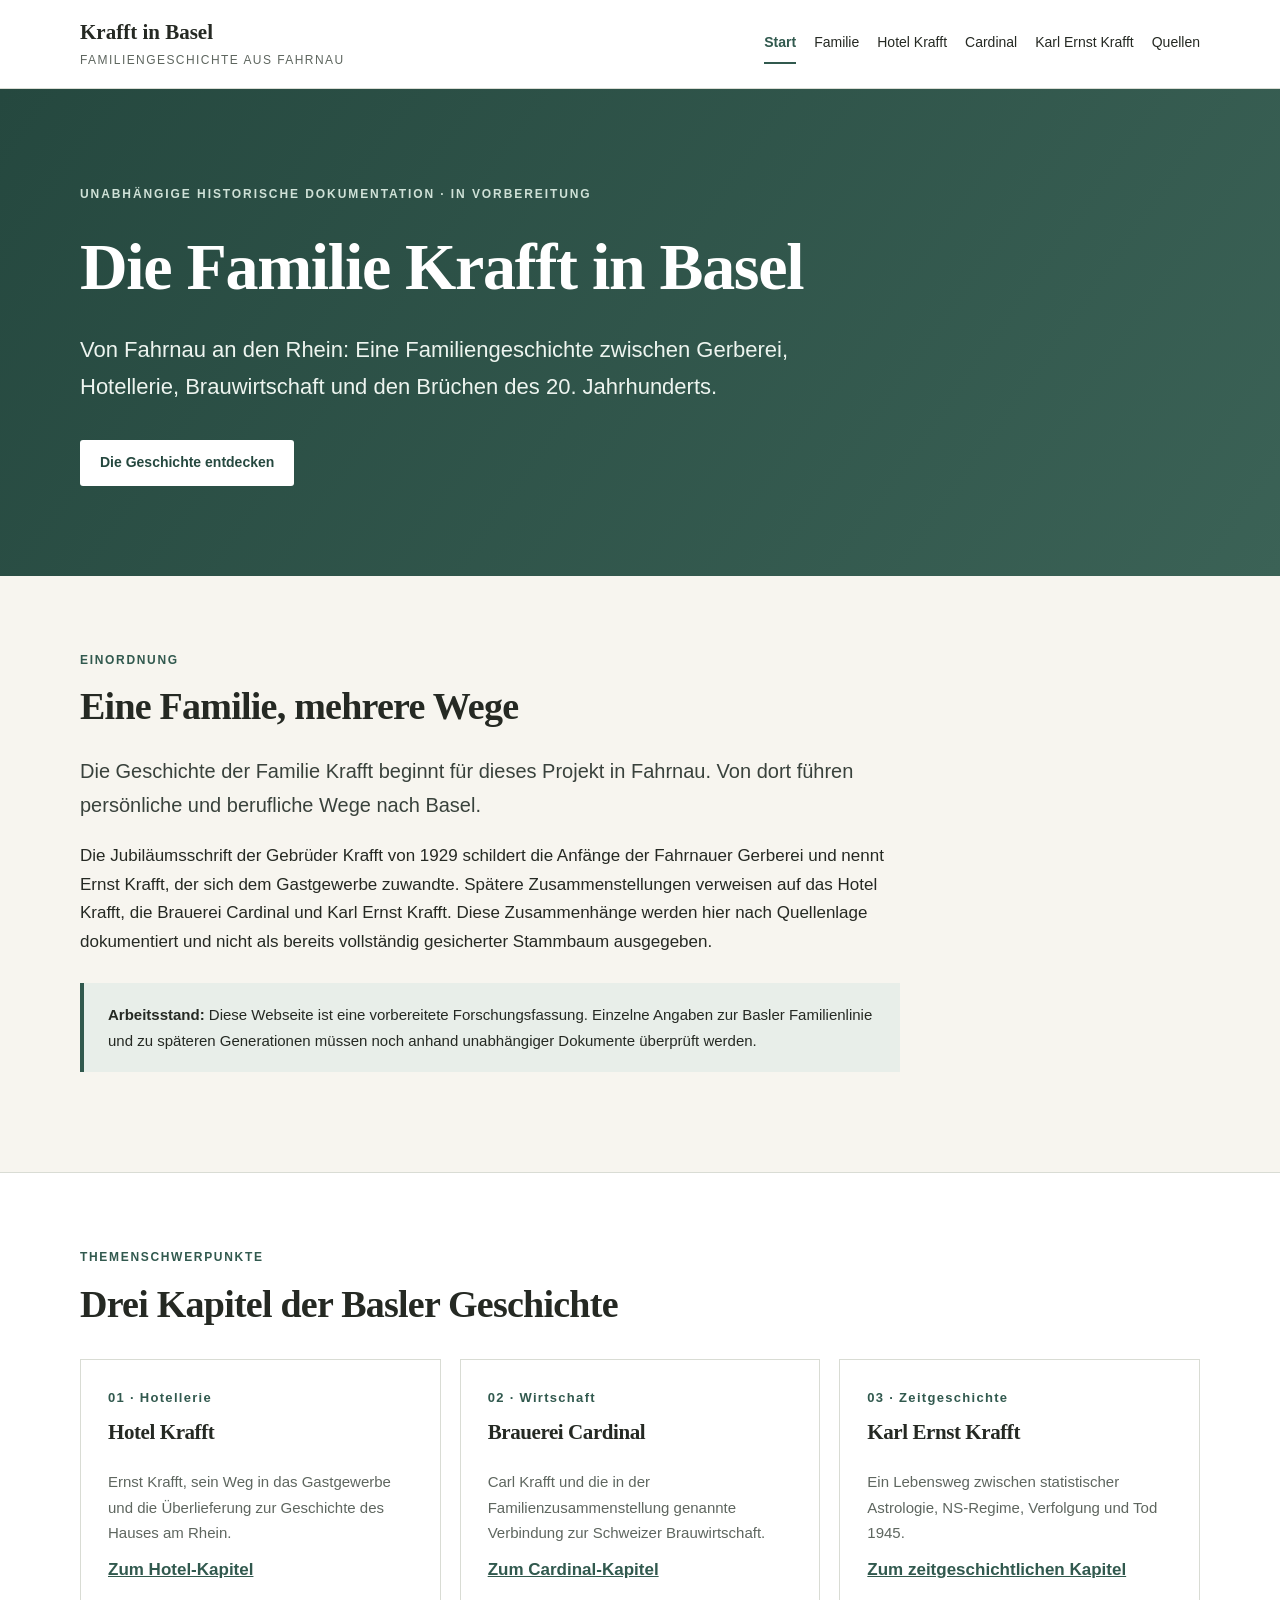
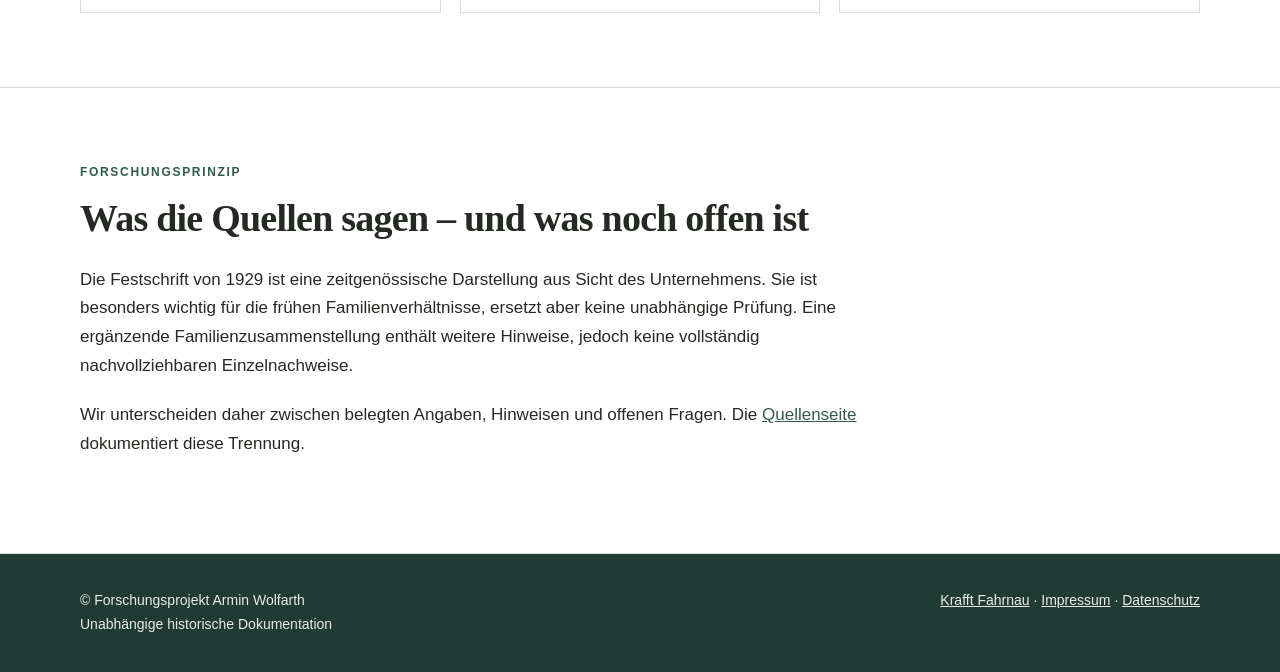
==== index.html @ b4200df6 "Update Google site verification meta tag Updated the Google site verification meta tag in index.html" ====
<!DOCTYPE html>
<link rel="canonical" href="https://armin-historik.github.io/krafft-in-basel/">
<html lang="de-CH"><head><meta charset="utf-8"/><meta content="width=device-width,initial-scale=1" name="viewport"/><meta name="google-site-verification" content="zlRBgQFps5m0PwlhTDcf2eMCraI67N3e2OLOCPX6SGU" /><google-site-verification: google371ef304bf35b0b7.html/"><title>Die Familie Krafft in Basel | Krafft in Basel</title><meta content="Die Familie Krafft aus Fahrnau: Hotel Krafft, Brauerei Cardinal und Karl Ernst Krafft in der NS-Zeit." name="description"/><link href="style.css" rel="stylesheet"/></head><body><a class="small" href="#inhalt" onblur="this.style.left='-9999px'" onfocus="this.style.left='10px'" style="position:absolute;left:-9999px">Zum Inhalt springen</a><header class="site-header"><div class="wrap top"><a class="brand" href="index.html">Krafft in Basel<span>Familiengeschichte aus Fahrnau</span></a><nav aria-label="Hauptnavigation" class="nav"><a aria-current="page" href="index.html">Start</a><a href="familie.html">Familie</a><a href="hotel-krafft.html">Hotel Krafft</a><a href="cardinal.html">Cardinal</a><a href="karl-ernst-krafft.html">Karl Ernst Krafft</a><a href="quellen.html">Quellen</a></nav></div></header><main id="inhalt"><section class="hero"><div class="wrap"><div class="eyebrow">Unabhängige historische Dokumentation · In Vorbereitung</div><h1>Die Familie Krafft in Basel</h1><p>Von Fahrnau an den Rhein: Eine Familiengeschichte zwischen Gerberei, Hotellerie, Brauwirtschaft und den Brüchen des 20. Jahrhunderts.</p><a class="button" href="#themen">Die Geschichte entdecken</a></div></section><section class="section"><div class="wrap"><div class="kicker">Einordnung</div><h2>Eine Familie, mehrere Wege</h2><div class="prose"><p class="lead">Die Geschichte der Familie Krafft beginnt für dieses Projekt in Fahrnau. Von dort führen persönliche und berufliche Wege nach Basel.</p><p>Die Jubiläumsschrift der Gebrüder Krafft von 1929 schildert die Anfänge der Fahrnauer Gerberei und nennt Ernst Krafft, der sich dem Gastgewerbe zuwandte. Spätere Zusammenstellungen verweisen auf das Hotel Krafft, die Brauerei Cardinal und Karl Ernst Krafft. Diese Zusammenhänge werden hier nach Quellenlage dokumentiert und nicht als bereits vollständig gesicherter Stammbaum ausgegeben.</p><div class="notice"><strong>Arbeitsstand:</strong> Diese Webseite ist eine vorbereitete Forschungsfassung. Einzelne Angaben zur Basler Familienlinie und zu späteren Generationen müssen noch anhand unabhängiger Dokumente überprüft werden.</div></div></div></section><section class="section alt" id="themen"><div class="wrap"><div class="kicker">Themenschwerpunkte</div><h2>Drei Kapitel der Basler Geschichte</h2><div class="grid"><article class="card"><div class="year">01 · Hotellerie</div><h3>Hotel Krafft</h3><p>Ernst Krafft, sein Weg in das Gastgewerbe und die Überlieferung zur Geschichte des Hauses am Rhein.</p><a href="hotel-krafft.html">Zum Hotel-Kapitel</a></article><article class="card"><div class="year">02 · Wirtschaft</div><h3>Brauerei Cardinal</h3><p>Carl Krafft und die in der Familienzusammenstellung genannte Verbindung zur Schweizer Brauwirtschaft.</p><a href="cardinal.html">Zum Cardinal-Kapitel</a></article><article class="card"><div class="year">03 · Zeitgeschichte</div><h3>Karl Ernst Krafft</h3><p>Ein Lebensweg zwischen statistischer Astrologie, NS-Regime, Verfolgung und Tod 1945.</p><a href="karl-ernst-krafft.html">Zum zeitgeschichtlichen Kapitel</a></article></div></div></section><section class="section alt"><div class="wrap"><div class="kicker">Forschungsprinzip</div><h2>Was die Quellen sagen – und was noch offen ist</h2><div class="prose"><p>Die Festschrift von 1929 ist eine zeitgenössische Darstellung aus Sicht des Unternehmens. Sie ist besonders wichtig für die frühen Familienverhältnisse, ersetzt aber keine unabhängige Prüfung. Eine ergänzende Familienzusammenstellung enthält weitere Hinweise, jedoch keine vollständig nachvollziehbaren Einzelnachweise.</p><p>Wir unterscheiden daher zwischen belegten Angaben, Hinweisen und offenen Fragen. Die <a href="quellen.html">Quellenseite</a> dokumentiert diese Trennung.</p></div></div></section></main><footer class="site-footer"><div class="wrap"><p>© Forschungsprojekt Armin Wolfarth<br/>Unabhängige historische Dokumentation</p><p><a href="https://krafft-fahrnau.de/">Krafft Fahrnau</a> · <a href="impressum.html">Impressum</a> · <a href="datenschutz.html">Datenschutz</a></p></div></footer></body></html>
---- style.css ----
:root{--bg:#f7f5ef;--ink:#252923;--muted:#5e665f;--line:#d9dcd4;--accent:#31594e;--soft:#e8eee9;--white:#fff;--max:1120px}*{box-sizing:border-box}html{scroll-behavior:smooth}body{margin:0;background:var(--bg);color:var(--ink);font:17px/1.7 Arial,Helvetica,sans-serif}a{color:var(--accent)}a:hover{text-decoration-thickness:2px}a:focus-visible{outline:3px solid #9b7848;outline-offset:4px}.wrap{width:min(var(--max),calc(100% - 44px));margin:auto}.site-header{background:#fff;border-bottom:1px solid var(--line)}.top{display:flex;align-items:center;justify-content:space-between;gap:30px;padding:19px 0}.brand{text-decoration:none;color:var(--ink);font-family:Georgia,serif;font-size:21px;font-weight:bold;line-height:1.3}.brand span{display:block;font:12px/1.5 Arial,sans-serif;letter-spacing:.12em;text-transform:uppercase;color:var(--muted);margin-top:5px}.nav{display:flex;flex-wrap:wrap;gap:8px 18px}.nav a{font-size:14px;text-decoration:none;color:var(--ink);padding:7px 0}.nav a[aria-current=page]{color:var(--accent);border-bottom:2px solid var(--accent);font-weight:700}.hero{background:linear-gradient(125deg,#25483f,#3b6256);color:#fff;padding:95px 0 90px}.hero .wrap{max-width:900px;margin-left:max(calc((100vw - var(--max))/2),22px)}.eyebrow{font-size:12px;font-weight:700;letter-spacing:.16em;text-transform:uppercase;margin-bottom:19px;color:#cfe1d7}h1,h2,h3{font-family:Georgia,serif;line-height:1.3;letter-spacing:-.02em}h1{font-size:clamp(36px,5.3vw,66px);margin:0 0 23px}h2{font-size:clamp(26px,3vw,38px);margin:0 0 22px}h3{font-size:21px;margin:0 0 13px}.hero p{font-size:clamp(18px,2vw,22px);max-width:760px;line-height:1.65;color:#edf4ef}.button{display:inline-block;background:#fff;color:#25483f;padding:11px 20px;text-decoration:none;border-radius:3px;font-weight:700;font-size:14px;margin-top:13px}.section{padding:74px 0;border-bottom:1px solid var(--line)}.section.alt{background:#fff}.kicker{color:var(--accent);font-weight:700;letter-spacing:.14em;text-transform:uppercase;font-size:12px;margin-bottom:12px}.lead{font-size:20px;max-width:850px;color:#39423c}.prose{max-width:820px}.prose p{margin:0 0 20px}.grid{display:grid;grid-template-columns:repeat(3,1fr);gap:19px;margin-top:30px}.card{background:#fff;border:1px solid var(--line);padding:27px;display:flex;flex-direction:column;gap:10px}.card p{margin:0;color:var(--muted);font-size:15px}.card a{margin-top:auto;font-weight:700}.year{font-size:13px;letter-spacing:.1em;font-weight:700;color:var(--accent)}.notice{border-left:4px solid var(--accent);background:var(--soft);padding:19px 24px;margin:26px 0;font-size:15px}.timeline{border-left:2px solid #b5c5b9;margin:28px 0 0 8px;padding:0 0 0 28px}.timeline article{margin:0 0 29px}.timeline h3{margin:4px 0 8px}.timeline p{margin:0}.breadcrumbs{padding:21px 0;font-size:13px;color:var(--muted)}.breadcrumbs a{color:var(--muted)}.page-hero{padding:47px 0 35px;border-bottom:1px solid var(--line)}.page-hero h1{font-size:clamp(34px,4vw,51px)}.page-hero p{font-size:19px;max-width:780px}.source-list li{margin:0 0 18px}.site-footer{background:#203b33;color:#e6eee9;padding:35px 0;font-size:14px}.site-footer .wrap{display:flex;justify-content:space-between;gap:25px;flex-wrap:wrap}.site-footer a{color:#e6eee9}.site-footer p{margin:0}.small{font-size:14px;color:var(--muted)}@media(max-width:800px){.top{display:block}.nav{flex-wrap:nowrap;overflow-x:auto;white-space:nowrap;margin-top:16px;padding-bottom:8px;scrollbar-width:thin}.nav a{flex:none}.grid{grid-template-columns:1fr}.hero{padding:65px 0}.hero .wrap{margin:auto}.section{padding:52px 0}}@media(prefers-reduced-motion:reduce){html{scroll-behavior:auto}}
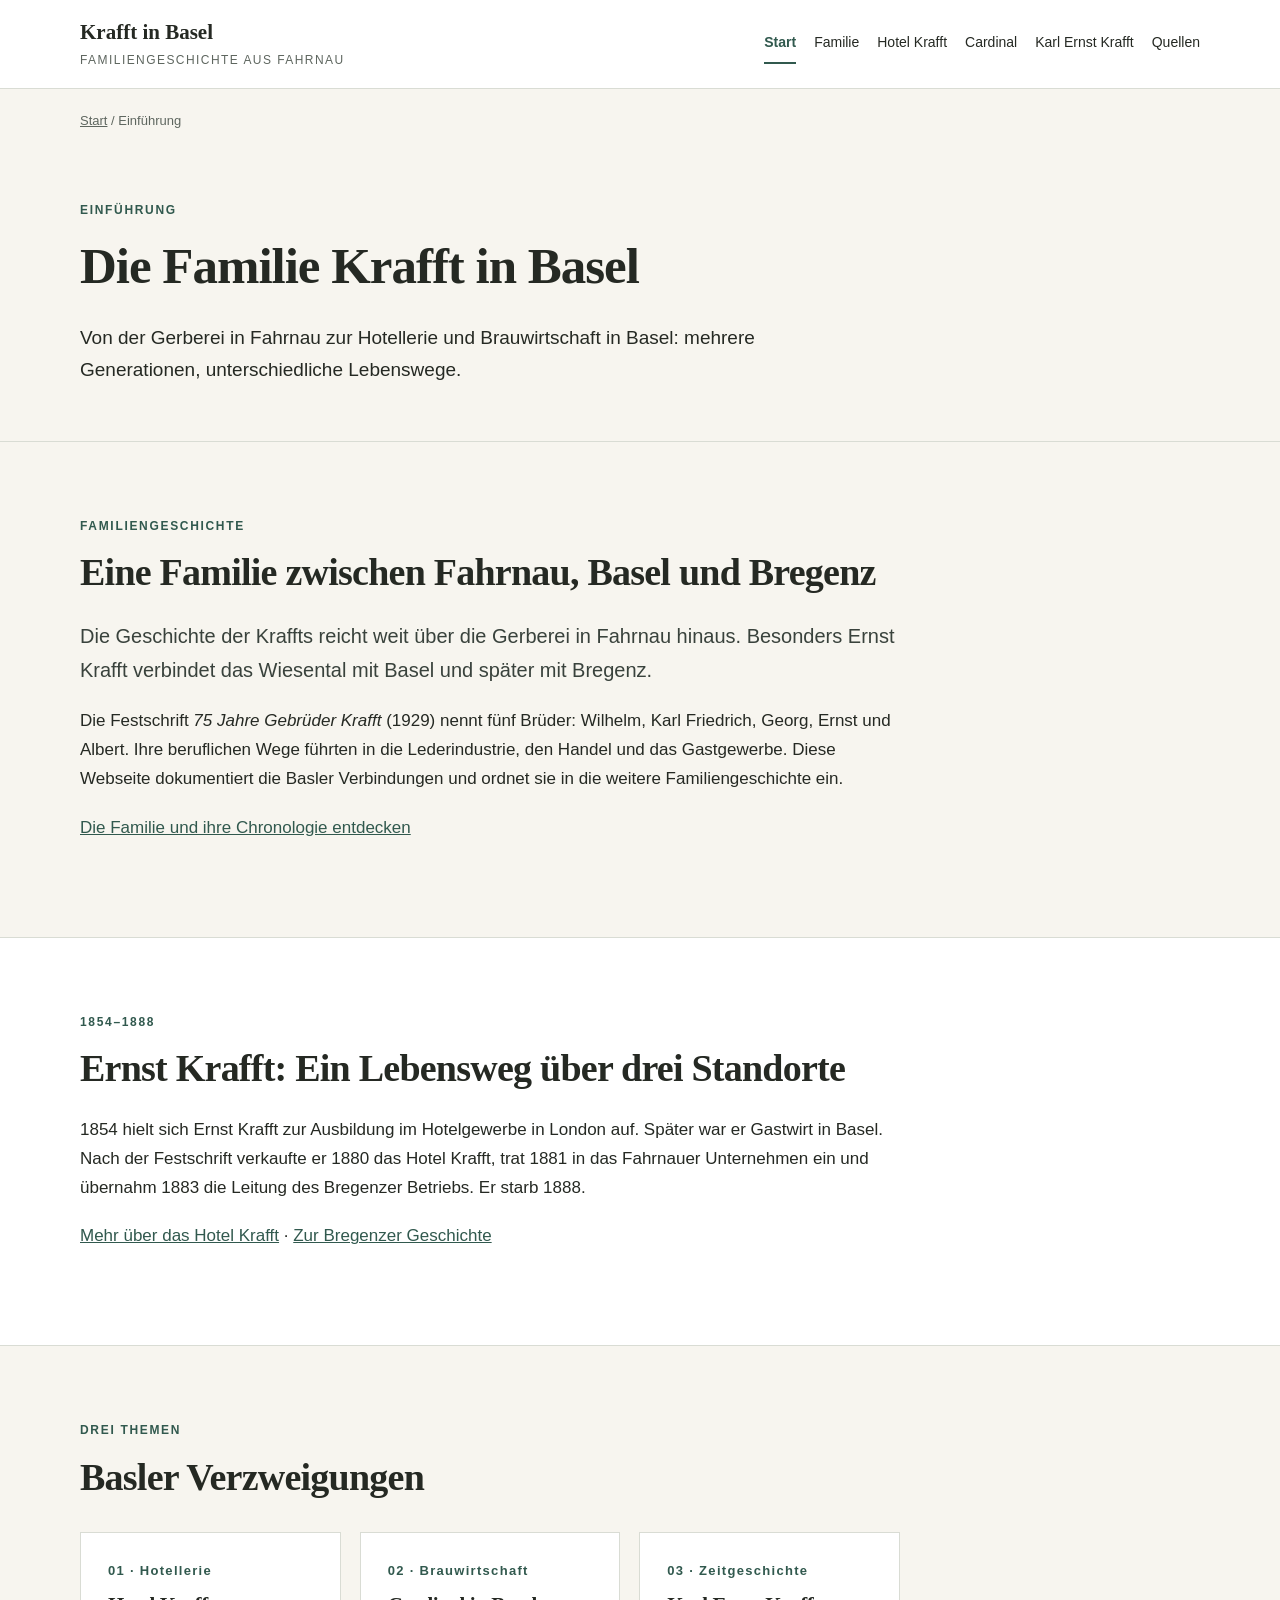
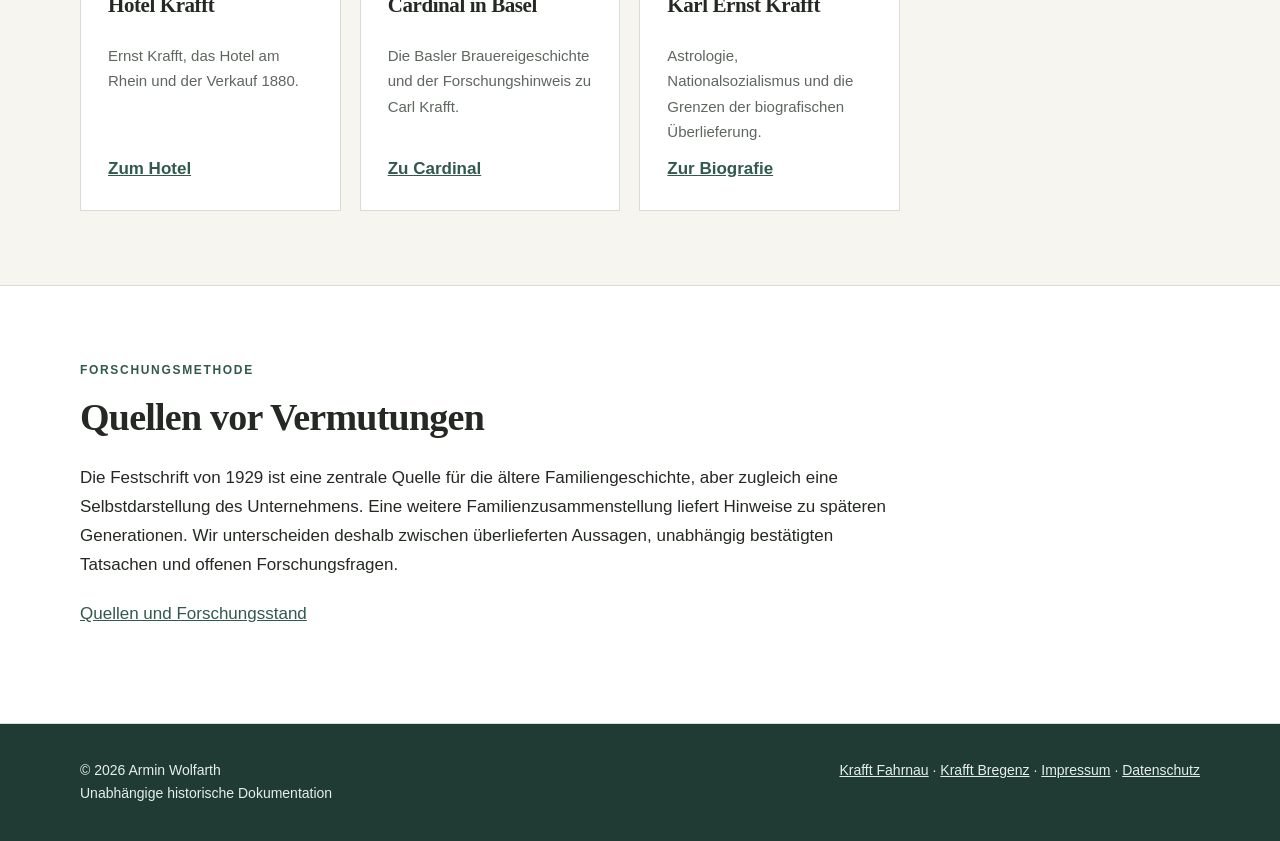
==== commit 27b3ee60: "Add files via upload" ====
--- a/index.html
+++ b/index.html
@@ -1,3 +1,17 @@
 <!DOCTYPE html>
+<html lang="de-CH">
+<head>
+<meta charset="utf-8"><meta name="viewport" content="width=device-width,initial-scale=1">
+<title>Die Familie Krafft in Basel | Krafft in Basel</title>
+<meta name="description" content="Historische Dokumentation zu Ernst Krafft, Hotel Krafft, der Basler Brauerei Cardinal und Karl Ernst Krafft.">
+<meta name="robots" content="index,follow">
 <link rel="canonical" href="https://armin-historik.github.io/krafft-in-basel/">
-<html lang="de-CH"><head><meta charset="utf-8"/><meta content="width=device-width,initial-scale=1" name="viewport"/><meta name="google-site-verification" content="zlRBgQFps5m0PwlhTDcf2eMCraI67N3e2OLOCPX6SGU" /><google-site-verification: google371ef304bf35b0b7.html/"><title>Die Familie Krafft in Basel | Krafft in Basel</title><meta content="Die Familie Krafft aus Fahrnau: Hotel Krafft, Brauerei Cardinal und Karl Ernst Krafft in der NS-Zeit." name="description"/><link href="style.css" rel="stylesheet"/></head><body><a class="small" href="#inhalt" onblur="this.style.left='-9999px'" onfocus="this.style.left='10px'" style="position:absolute;left:-9999px">Zum Inhalt springen</a><header class="site-header"><div class="wrap top"><a class="brand" href="index.html">Krafft in Basel<span>Familiengeschichte aus Fahrnau</span></a><nav aria-label="Hauptnavigation" class="nav"><a aria-current="page" href="index.html">Start</a><a href="familie.html">Familie</a><a href="hotel-krafft.html">Hotel Krafft</a><a href="cardinal.html">Cardinal</a><a href="karl-ernst-krafft.html">Karl Ernst Krafft</a><a href="quellen.html">Quellen</a></nav></div></header><main id="inhalt"><section class="hero"><div class="wrap"><div class="eyebrow">Unabhängige historische Dokumentation · In Vorbereitung</div><h1>Die Familie Krafft in Basel</h1><p>Von Fahrnau an den Rhein: Eine Familiengeschichte zwischen Gerberei, Hotellerie, Brauwirtschaft und den Brüchen des 20. Jahrhunderts.</p><a class="button" href="#themen">Die Geschichte entdecken</a></div></section><section class="section"><div class="wrap"><div class="kicker">Einordnung</div><h2>Eine Familie, mehrere Wege</h2><div class="prose"><p class="lead">Die Geschichte der Familie Krafft beginnt für dieses Projekt in Fahrnau. Von dort führen persönliche und berufliche Wege nach Basel.</p><p>Die Jubiläumsschrift der Gebrüder Krafft von 1929 schildert die Anfänge der Fahrnauer Gerberei und nennt Ernst Krafft, der sich dem Gastgewerbe zuwandte. Spätere Zusammenstellungen verweisen auf das Hotel Krafft, die Brauerei Cardinal und Karl Ernst Krafft. Diese Zusammenhänge werden hier nach Quellenlage dokumentiert und nicht als bereits vollständig gesicherter Stammbaum ausgegeben.</p><div class="notice"><strong>Arbeitsstand:</strong> Diese Webseite ist eine vorbereitete Forschungsfassung. Einzelne Angaben zur Basler Familienlinie und zu späteren Generationen müssen noch anhand unabhängiger Dokumente überprüft werden.</div></div></div></section><section class="section alt" id="themen"><div class="wrap"><div class="kicker">Themenschwerpunkte</div><h2>Drei Kapitel der Basler Geschichte</h2><div class="grid"><article class="card"><div class="year">01 · Hotellerie</div><h3>Hotel Krafft</h3><p>Ernst Krafft, sein Weg in das Gastgewerbe und die Überlieferung zur Geschichte des Hauses am Rhein.</p><a href="hotel-krafft.html">Zum Hotel-Kapitel</a></article><article class="card"><div class="year">02 · Wirtschaft</div><h3>Brauerei Cardinal</h3><p>Carl Krafft und die in der Familienzusammenstellung genannte Verbindung zur Schweizer Brauwirtschaft.</p><a href="cardinal.html">Zum Cardinal-Kapitel</a></article><article class="card"><div class="year">03 · Zeitgeschichte</div><h3>Karl Ernst Krafft</h3><p>Ein Lebensweg zwischen statistischer Astrologie, NS-Regime, Verfolgung und Tod 1945.</p><a href="karl-ernst-krafft.html">Zum zeitgeschichtlichen Kapitel</a></article></div></div></section><section class="section alt"><div class="wrap"><div class="kicker">Forschungsprinzip</div><h2>Was die Quellen sagen – und was noch offen ist</h2><div class="prose"><p>Die Festschrift von 1929 ist eine zeitgenössische Darstellung aus Sicht des Unternehmens. Sie ist besonders wichtig für die frühen Familienverhältnisse, ersetzt aber keine unabhängige Prüfung. Eine ergänzende Familienzusammenstellung enthält weitere Hinweise, jedoch keine vollständig nachvollziehbaren Einzelnachweise.</p><p>Wir unterscheiden daher zwischen belegten Angaben, Hinweisen und offenen Fragen. Die <a href="quellen.html">Quellenseite</a> dokumentiert diese Trennung.</p></div></div></section></main><footer class="site-footer"><div class="wrap"><p>© Forschungsprojekt Armin Wolfarth<br/>Unabhängige historische Dokumentation</p><p><a href="https://krafft-fahrnau.de/">Krafft Fahrnau</a> · <a href="impressum.html">Impressum</a> · <a href="datenschutz.html">Datenschutz</a></p></div></footer></body></html>
+<link rel="stylesheet" href="style.css">
+<meta name="google-site-verification" content="zlRBgQFps5m0PwlhTDcf2eMCraI67N3e2OLOCPX6SGU">
+</head>
+<body>
+<a class="small" href="#inhalt" style="position:absolute;left:-9999px" onfocus="this.style.left='10px'" onblur="this.style.left='-9999px'">Zum Inhalt springen</a>
+<header class="site-header"><div class="wrap top"><a class="brand" href="index.html">Krafft in Basel<span>Familiengeschichte aus Fahrnau</span></a><nav aria-label="Hauptnavigation" class="nav"><a href="index.html" aria-current="page">Start</a><a href="familie.html">Familie</a><a href="hotel-krafft.html">Hotel Krafft</a><a href="cardinal.html">Cardinal</a><a href="karl-ernst-krafft.html">Karl Ernst Krafft</a><a href="quellen.html">Quellen</a></nav></div></header>
+<main id="inhalt"><div class="wrap breadcrumbs"><a href="index.html">Start</a> / Einführung</div><header class="page-hero"><div class="wrap"><div class="kicker">Einführung</div><h1>Die Familie Krafft in Basel</h1><p>Von der Gerberei in Fahrnau zur Hotellerie und Brauwirtschaft in Basel: mehrere Generationen, unterschiedliche Lebenswege.</p></div></header><section class="section"><div class="wrap"><div class="kicker">Familiengeschichte</div><h2>Eine Familie zwischen Fahrnau, Basel und Bregenz</h2><div class="prose"><p class="lead">Die Geschichte der Kraffts reicht weit über die Gerberei in Fahrnau hinaus. Besonders Ernst Krafft verbindet das Wiesental mit Basel und später mit Bregenz.</p><p>Die Festschrift <em>75 Jahre Gebrüder Krafft</em> (1929) nennt fünf Brüder: Wilhelm, Karl Friedrich, Georg, Ernst und Albert. Ihre beruflichen Wege führten in die Lederindustrie, den Handel und das Gastgewerbe. Diese Webseite dokumentiert die Basler Verbindungen und ordnet sie in die weitere Familiengeschichte ein.</p><p><a href="familie.html">Die Familie und ihre Chronologie entdecken</a></p></div></div></section><section class="section alt"><div class="wrap"><div class="kicker">1854–1888</div><h2>Ernst Krafft: Ein Lebensweg über drei Standorte</h2><div class="prose"><p>1854 hielt sich Ernst Krafft zur Ausbildung im Hotelgewerbe in London auf. Später war er Gastwirt in Basel. Nach der Festschrift verkaufte er 1880 das Hotel Krafft, trat 1881 in das Fahrnauer Unternehmen ein und übernahm 1883 die Leitung des Bregenzer Betriebs. Er starb 1888.</p><p><a href="hotel-krafft.html">Mehr über das Hotel Krafft</a> · <a href="https://armin-historik.github.io/krafft-bregenz/">Zur Bregenzer Geschichte</a></p></div></div></section><section class="section"><div class="wrap"><div class="kicker">Drei Themen</div><h2>Basler Verzweigungen</h2><div class="prose"><div class="grid"><article class="card"><div class="year">01 · Hotellerie</div><h3>Hotel Krafft</h3><p>Ernst Krafft, das Hotel am Rhein und der Verkauf 1880.</p><a href="hotel-krafft.html">Zum Hotel</a></article><article class="card"><div class="year">02 · Brauwirtschaft</div><h3>Cardinal in Basel</h3><p>Die Basler Brauereigeschichte und der Forschungshinweis zu Carl Krafft.</p><a href="cardinal.html">Zu Cardinal</a></article><article class="card"><div class="year">03 · Zeitgeschichte</div><h3>Karl Ernst Krafft</h3><p>Astrologie, Nationalsozialismus und die Grenzen der biografischen Überlieferung.</p><a href="karl-ernst-krafft.html">Zur Biografie</a></article></div></div></div></section><section class="section alt"><div class="wrap"><div class="kicker">Forschungsmethode</div><h2>Quellen vor Vermutungen</h2><div class="prose"><p>Die Festschrift von 1929 ist eine zentrale Quelle für die ältere Familiengeschichte, aber zugleich eine Selbstdarstellung des Unternehmens. Eine weitere Familienzusammenstellung liefert Hinweise zu späteren Generationen. Wir unterscheiden deshalb zwischen überlieferten Aussagen, unabhängig bestätigten Tatsachen und offenen Forschungsfragen.</p><p><a href="quellen.html">Quellen und Forschungsstand</a></p></div></div></section></main>
+<footer class="site-footer"><div class="wrap"><p>© 2026 Armin Wolfarth<br>Unabhängige historische Dokumentation</p><p><a href="https://krafft-fahrnau.de/">Krafft Fahrnau</a> · <a href="https://armin-historik.github.io/krafft-bregenz/">Krafft Bregenz</a> · <a href="impressum.html">Impressum</a> · <a href="datenschutz.html">Datenschutz</a></p></div></footer>
+</body></html>
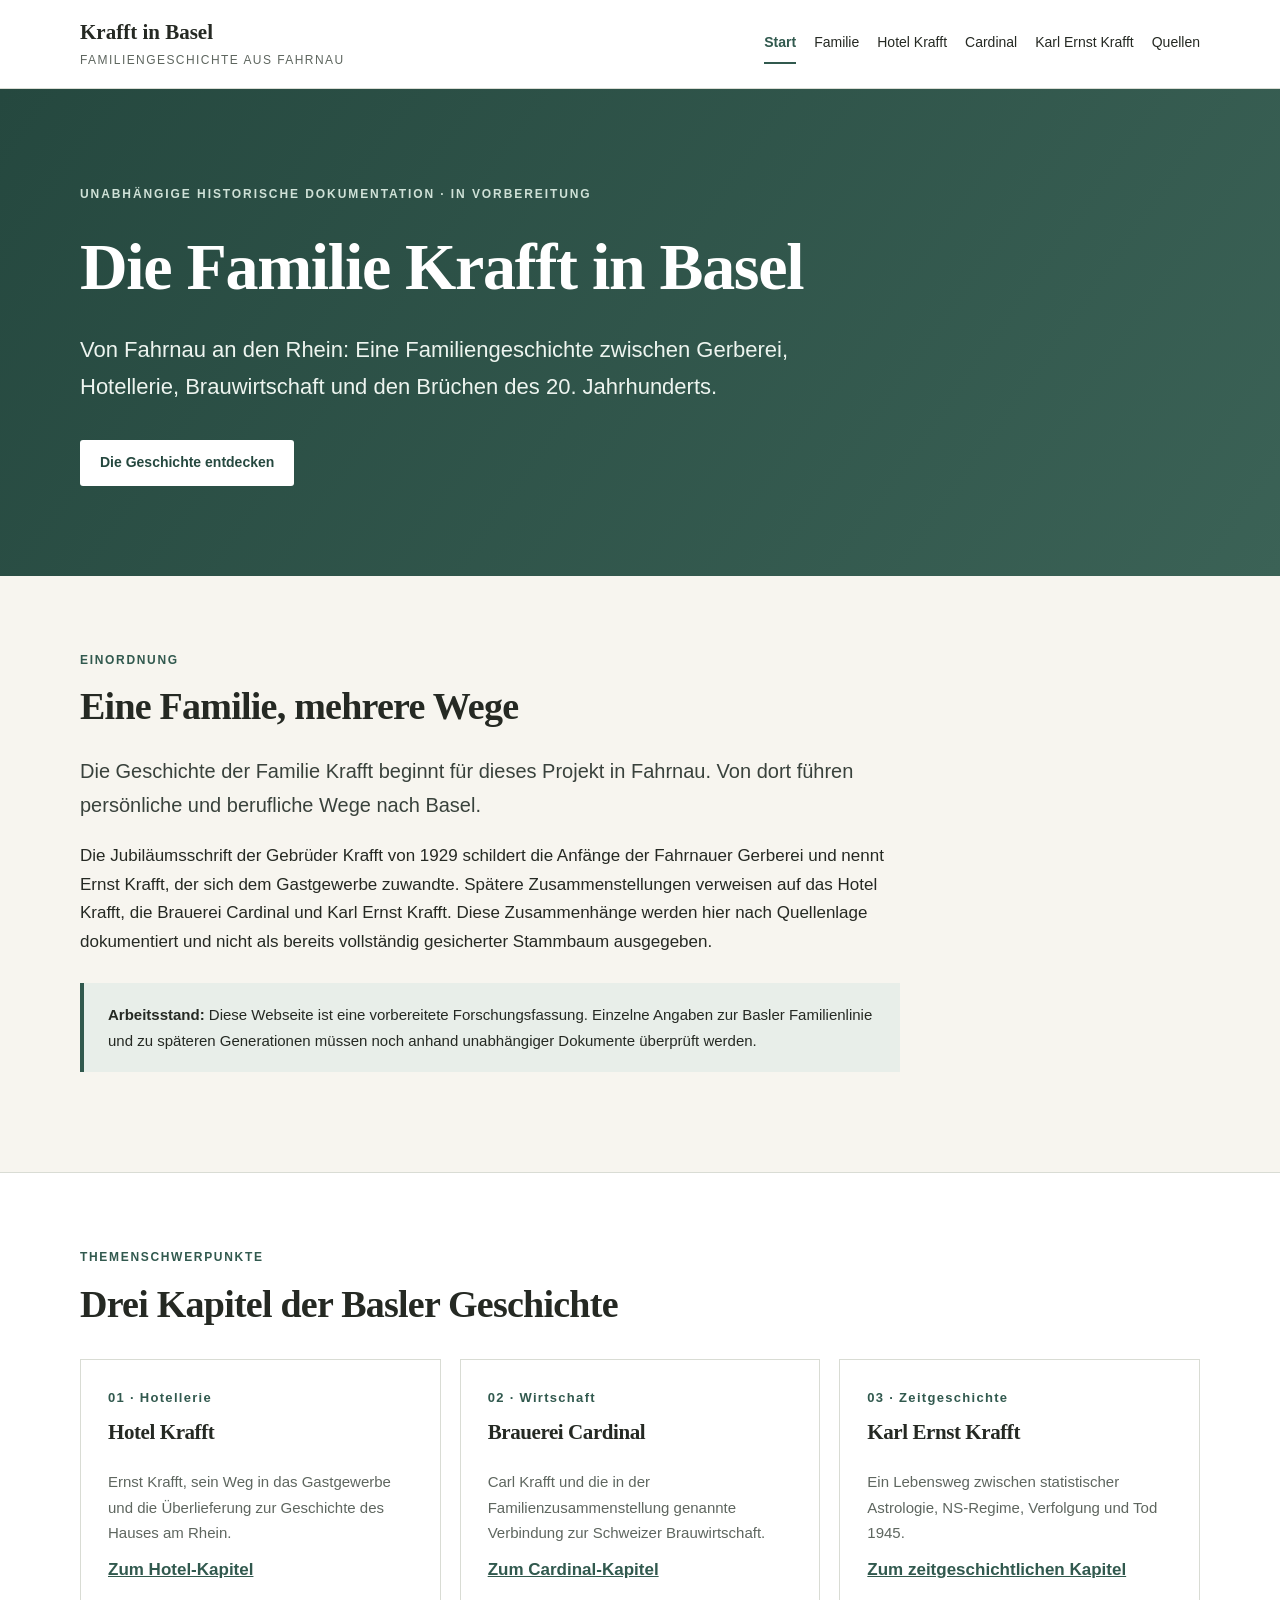
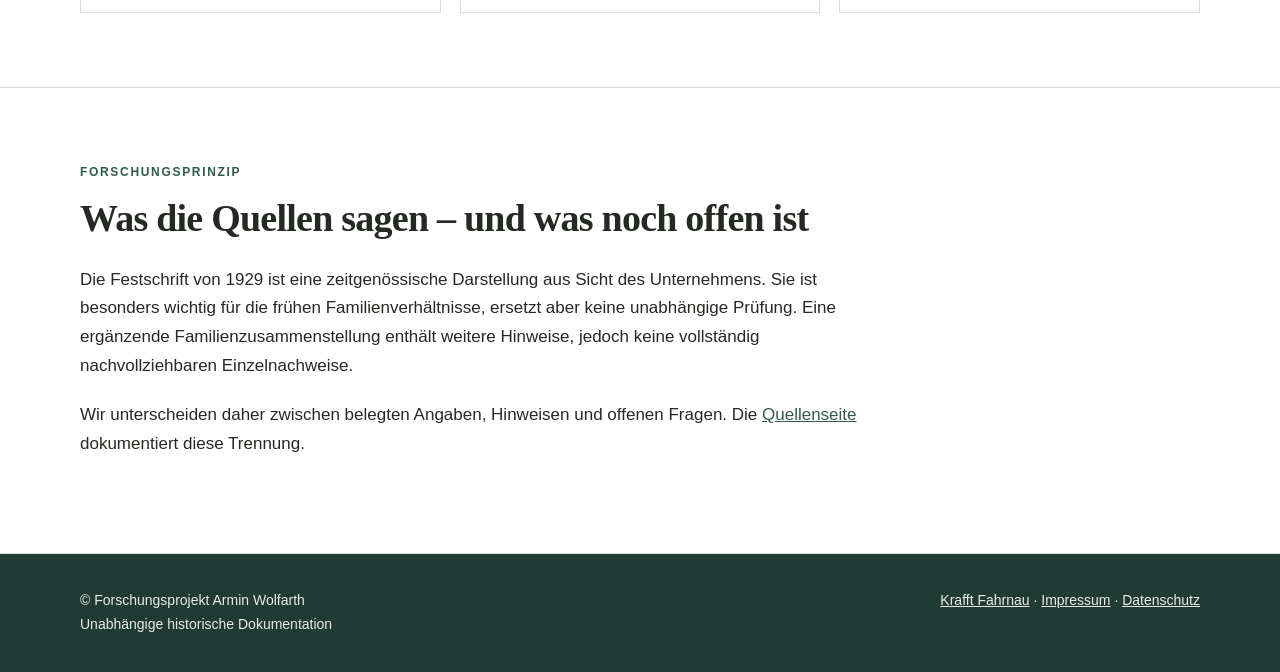
==== commit d273ee55: "Add files via upload" ====
--- a/index.html
+++ b/index.html
@@ -1,17 +1,3 @@
 <!DOCTYPE html>
-<html lang="de-CH">
-<head>
-<meta charset="utf-8"><meta name="viewport" content="width=device-width,initial-scale=1">
-<title>Die Familie Krafft in Basel | Krafft in Basel</title>
-<meta name="description" content="Historische Dokumentation zu Ernst Krafft, Hotel Krafft, der Basler Brauerei Cardinal und Karl Ernst Krafft.">
-<meta name="robots" content="index,follow">
-<link rel="canonical" href="https://armin-historik.github.io/krafft-in-basel/">
-<link rel="stylesheet" href="style.css">
-<meta name="google-site-verification" content="zlRBgQFps5m0PwlhTDcf2eMCraI67N3e2OLOCPX6SGU">
-</head>
-<body>
-<a class="small" href="#inhalt" style="position:absolute;left:-9999px" onfocus="this.style.left='10px'" onblur="this.style.left='-9999px'">Zum Inhalt springen</a>
-<header class="site-header"><div class="wrap top"><a class="brand" href="index.html">Krafft in Basel<span>Familiengeschichte aus Fahrnau</span></a><nav aria-label="Hauptnavigation" class="nav"><a href="index.html" aria-current="page">Start</a><a href="familie.html">Familie</a><a href="hotel-krafft.html">Hotel Krafft</a><a href="cardinal.html">Cardinal</a><a href="karl-ernst-krafft.html">Karl Ernst Krafft</a><a href="quellen.html">Quellen</a></nav></div></header>
-<main id="inhalt"><div class="wrap breadcrumbs"><a href="index.html">Start</a> / Einführung</div><header class="page-hero"><div class="wrap"><div class="kicker">Einführung</div><h1>Die Familie Krafft in Basel</h1><p>Von der Gerberei in Fahrnau zur Hotellerie und Brauwirtschaft in Basel: mehrere Generationen, unterschiedliche Lebenswege.</p></div></header><section class="section"><div class="wrap"><div class="kicker">Familiengeschichte</div><h2>Eine Familie zwischen Fahrnau, Basel und Bregenz</h2><div class="prose"><p class="lead">Die Geschichte der Kraffts reicht weit über die Gerberei in Fahrnau hinaus. Besonders Ernst Krafft verbindet das Wiesental mit Basel und später mit Bregenz.</p><p>Die Festschrift <em>75 Jahre Gebrüder Krafft</em> (1929) nennt fünf Brüder: Wilhelm, Karl Friedrich, Georg, Ernst und Albert. Ihre beruflichen Wege führten in die Lederindustrie, den Handel und das Gastgewerbe. Diese Webseite dokumentiert die Basler Verbindungen und ordnet sie in die weitere Familiengeschichte ein.</p><p><a href="familie.html">Die Familie und ihre Chronologie entdecken</a></p></div></div></section><section class="section alt"><div class="wrap"><div class="kicker">1854–1888</div><h2>Ernst Krafft: Ein Lebensweg über drei Standorte</h2><div class="prose"><p>1854 hielt sich Ernst Krafft zur Ausbildung im Hotelgewerbe in London auf. Später war er Gastwirt in Basel. Nach der Festschrift verkaufte er 1880 das Hotel Krafft, trat 1881 in das Fahrnauer Unternehmen ein und übernahm 1883 die Leitung des Bregenzer Betriebs. Er starb 1888.</p><p><a href="hotel-krafft.html">Mehr über das Hotel Krafft</a> · <a href="https://armin-historik.github.io/krafft-bregenz/">Zur Bregenzer Geschichte</a></p></div></div></section><section class="section"><div class="wrap"><div class="kicker">Drei Themen</div><h2>Basler Verzweigungen</h2><div class="prose"><div class="grid"><article class="card"><div class="year">01 · Hotellerie</div><h3>Hotel Krafft</h3><p>Ernst Krafft, das Hotel am Rhein und der Verkauf 1880.</p><a href="hotel-krafft.html">Zum Hotel</a></article><article class="card"><div class="year">02 · Brauwirtschaft</div><h3>Cardinal in Basel</h3><p>Die Basler Brauereigeschichte und der Forschungshinweis zu Carl Krafft.</p><a href="cardinal.html">Zu Cardinal</a></article><article class="card"><div class="year">03 · Zeitgeschichte</div><h3>Karl Ernst Krafft</h3><p>Astrologie, Nationalsozialismus und die Grenzen der biografischen Überlieferung.</p><a href="karl-ernst-krafft.html">Zur Biografie</a></article></div></div></div></section><section class="section alt"><div class="wrap"><div class="kicker">Forschungsmethode</div><h2>Quellen vor Vermutungen</h2><div class="prose"><p>Die Festschrift von 1929 ist eine zentrale Quelle für die ältere Familiengeschichte, aber zugleich eine Selbstdarstellung des Unternehmens. Eine weitere Familienzusammenstellung liefert Hinweise zu späteren Generationen. Wir unterscheiden deshalb zwischen überlieferten Aussagen, unabhängig bestätigten Tatsachen und offenen Forschungsfragen.</p><p><a href="quellen.html">Quellen und Forschungsstand</a></p></div></div></section></main>
-<footer class="site-footer"><div class="wrap"><p>© 2026 Armin Wolfarth<br>Unabhängige historische Dokumentation</p><p><a href="https://krafft-fahrnau.de/">Krafft Fahrnau</a> · <a href="https://armin-historik.github.io/krafft-bregenz/">Krafft Bregenz</a> · <a href="impressum.html">Impressum</a> · <a href="datenschutz.html">Datenschutz</a></p></div></footer>
-</body></html>+
+<html lang="de-CH"><head><meta charset="utf-8"/><meta content="width=device-width,initial-scale=1" name="viewport"/><title>Die Familie Krafft in Basel | Krafft in Basel</title><meta content="Die Familie Krafft aus Fahrnau: Hotel Krafft, Brauerei Cardinal und Karl Ernst Krafft in der NS-Zeit." name="description"/><meta content="index,follow" name="robots"/><link href="style.css" rel="stylesheet"/><link href="https://armin-historik.github.io/krafft-in-basel/" rel="canonical"/></head><body><a class="small" href="#inhalt" onblur="this.style.left='-9999px'" onfocus="this.style.left='10px'" style="position:absolute;left:-9999px">Zum Inhalt springen</a><header class="site-header"><div class="wrap top"><a class="brand" href="index.html">Krafft in Basel<span>Familiengeschichte aus Fahrnau</span></a><nav aria-label="Hauptnavigation" class="nav"><a aria-current="page" href="index.html">Start</a><a href="familie.html">Familie</a><a href="hotel-krafft.html">Hotel Krafft</a><a href="cardinal.html">Cardinal</a><a href="karl-ernst-krafft.html">Karl Ernst Krafft</a><a href="quellen.html">Quellen</a></nav></div></header><main id="inhalt"><section class="hero"><div class="wrap"><div class="eyebrow">Unabhängige historische Dokumentation · In Vorbereitung</div><h1>Die Familie Krafft in Basel</h1><p>Von Fahrnau an den Rhein: Eine Familiengeschichte zwischen Gerberei, Hotellerie, Brauwirtschaft und den Brüchen des 20. Jahrhunderts.</p><a class="button" href="#themen">Die Geschichte entdecken</a></div></section><section class="section"><div class="wrap"><div class="kicker">Einordnung</div><h2>Eine Familie, mehrere Wege</h2><div class="prose"><p class="lead">Die Geschichte der Familie Krafft beginnt für dieses Projekt in Fahrnau. Von dort führen persönliche und berufliche Wege nach Basel.</p><p>Die Jubiläumsschrift der Gebrüder Krafft von 1929 schildert die Anfänge der Fahrnauer Gerberei und nennt Ernst Krafft, der sich dem Gastgewerbe zuwandte. Spätere Zusammenstellungen verweisen auf das Hotel Krafft, die Brauerei Cardinal und Karl Ernst Krafft. Diese Zusammenhänge werden hier nach Quellenlage dokumentiert und nicht als bereits vollständig gesicherter Stammbaum ausgegeben.</p><div class="notice"><strong>Arbeitsstand:</strong> Diese Webseite ist eine vorbereitete Forschungsfassung. Einzelne Angaben zur Basler Familienlinie und zu späteren Generationen müssen noch anhand unabhängiger Dokumente überprüft werden.</div></div></div></section><section class="section alt" id="themen"><div class="wrap"><div class="kicker">Themenschwerpunkte</div><h2>Drei Kapitel der Basler Geschichte</h2><div class="grid"><article class="card"><div class="year">01 · Hotellerie</div><h3>Hotel Krafft</h3><p>Ernst Krafft, sein Weg in das Gastgewerbe und die Überlieferung zur Geschichte des Hauses am Rhein.</p><a href="hotel-krafft.html">Zum Hotel-Kapitel</a></article><article class="card"><div class="year">02 · Wirtschaft</div><h3>Brauerei Cardinal</h3><p>Carl Krafft und die in der Familienzusammenstellung genannte Verbindung zur Schweizer Brauwirtschaft.</p><a href="cardinal.html">Zum Cardinal-Kapitel</a></article><article class="card"><div class="year">03 · Zeitgeschichte</div><h3>Karl Ernst Krafft</h3><p>Ein Lebensweg zwischen statistischer Astrologie, NS-Regime, Verfolgung und Tod 1945.</p><a href="karl-ernst-krafft.html">Zum zeitgeschichtlichen Kapitel</a></article></div></div></section><section class="section alt"><div class="wrap"><div class="kicker">Forschungsprinzip</div><h2>Was die Quellen sagen – und was noch offen ist</h2><div class="prose"><p>Die Festschrift von 1929 ist eine zeitgenössische Darstellung aus Sicht des Unternehmens. Sie ist besonders wichtig für die frühen Familienverhältnisse, ersetzt aber keine unabhängige Prüfung. Eine ergänzende Familienzusammenstellung enthält weitere Hinweise, jedoch keine vollständig nachvollziehbaren Einzelnachweise.</p><p>Wir unterscheiden daher zwischen belegten Angaben, Hinweisen und offenen Fragen. Die <a href="quellen.html">Quellenseite</a> dokumentiert diese Trennung.</p></div></div></section></main><footer class="site-footer"><div class="wrap"><p>© Forschungsprojekt Armin Wolfarth<br/>Unabhängige historische Dokumentation</p><p><a href="https://krafft-fahrnau.de/">Krafft Fahrnau</a> · <a href="impressum.html">Impressum</a> · <a href="datenschutz.html">Datenschutz</a></p></div></footer></body></html>
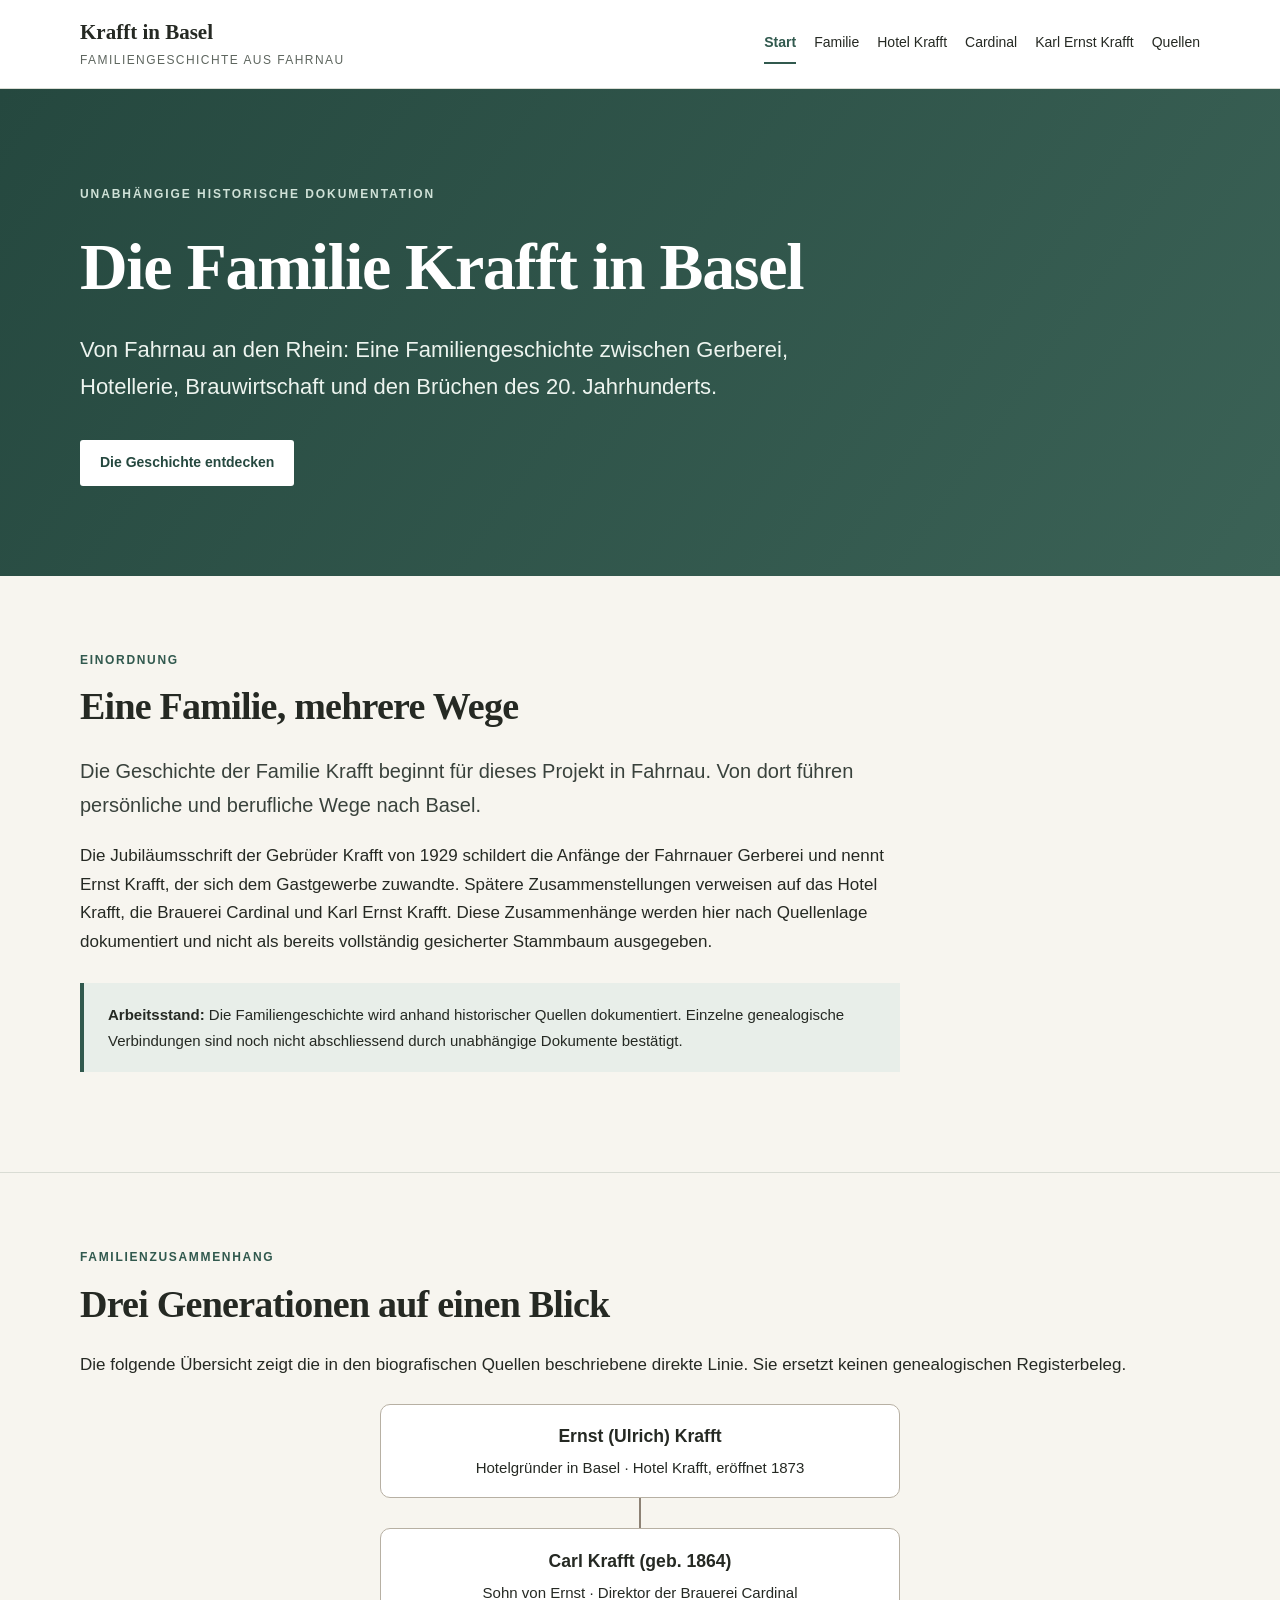
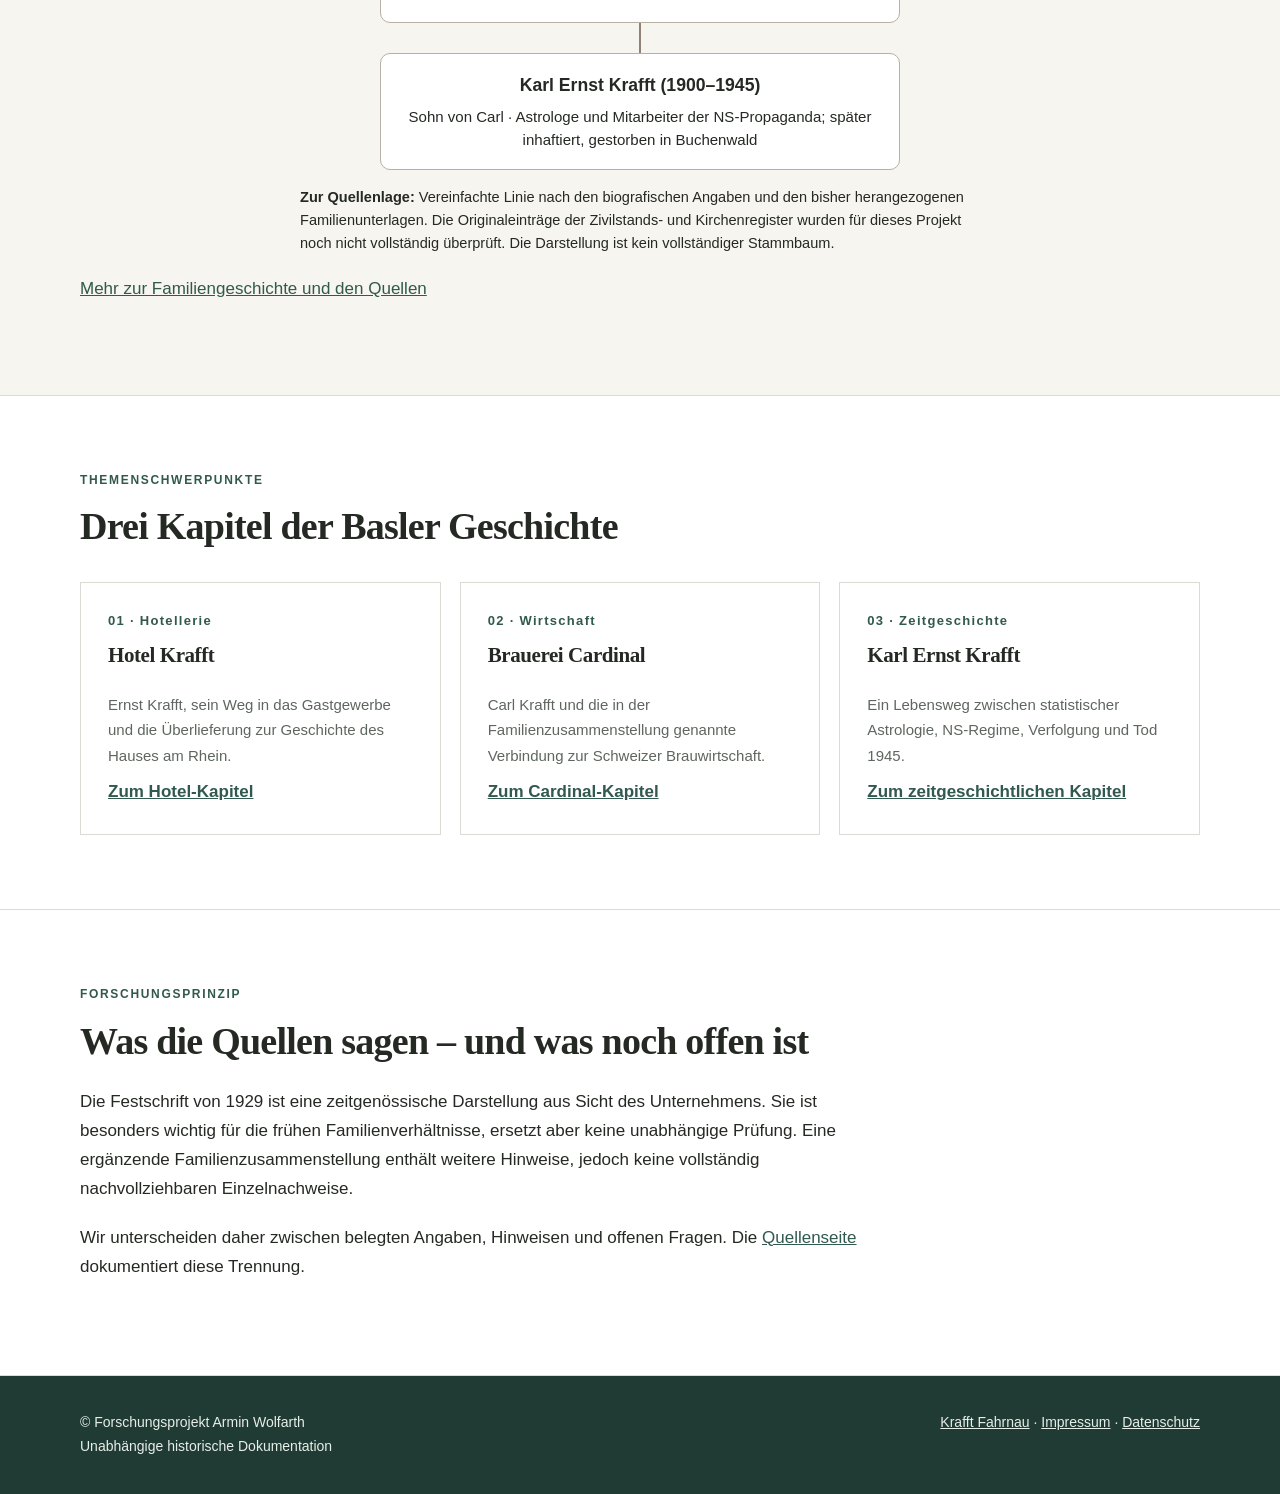
==== commit 357c3a23: "Add files via upload" ====
--- a/index.html
+++ b/index.html
@@ -1,3 +1,3 @@
 <!DOCTYPE html>
 
-<html lang="de-CH"><head><meta charset="utf-8"/><meta content="width=device-width,initial-scale=1" name="viewport"/><title>Die Familie Krafft in Basel | Krafft in Basel</title><meta content="Die Familie Krafft aus Fahrnau: Hotel Krafft, Brauerei Cardinal und Karl Ernst Krafft in der NS-Zeit." name="description"/><meta content="index,follow" name="robots"/><link href="style.css" rel="stylesheet"/><link href="https://armin-historik.github.io/krafft-in-basel/" rel="canonical"/></head><body><a class="small" href="#inhalt" onblur="this.style.left='-9999px'" onfocus="this.style.left='10px'" style="position:absolute;left:-9999px">Zum Inhalt springen</a><header class="site-header"><div class="wrap top"><a class="brand" href="index.html">Krafft in Basel<span>Familiengeschichte aus Fahrnau</span></a><nav aria-label="Hauptnavigation" class="nav"><a aria-current="page" href="index.html">Start</a><a href="familie.html">Familie</a><a href="hotel-krafft.html">Hotel Krafft</a><a href="cardinal.html">Cardinal</a><a href="karl-ernst-krafft.html">Karl Ernst Krafft</a><a href="quellen.html">Quellen</a></nav></div></header><main id="inhalt"><section class="hero"><div class="wrap"><div class="eyebrow">Unabhängige historische Dokumentation · In Vorbereitung</div><h1>Die Familie Krafft in Basel</h1><p>Von Fahrnau an den Rhein: Eine Familiengeschichte zwischen Gerberei, Hotellerie, Brauwirtschaft und den Brüchen des 20. Jahrhunderts.</p><a class="button" href="#themen">Die Geschichte entdecken</a></div></section><section class="section"><div class="wrap"><div class="kicker">Einordnung</div><h2>Eine Familie, mehrere Wege</h2><div class="prose"><p class="lead">Die Geschichte der Familie Krafft beginnt für dieses Projekt in Fahrnau. Von dort führen persönliche und berufliche Wege nach Basel.</p><p>Die Jubiläumsschrift der Gebrüder Krafft von 1929 schildert die Anfänge der Fahrnauer Gerberei und nennt Ernst Krafft, der sich dem Gastgewerbe zuwandte. Spätere Zusammenstellungen verweisen auf das Hotel Krafft, die Brauerei Cardinal und Karl Ernst Krafft. Diese Zusammenhänge werden hier nach Quellenlage dokumentiert und nicht als bereits vollständig gesicherter Stammbaum ausgegeben.</p><div class="notice"><strong>Arbeitsstand:</strong> Diese Webseite ist eine vorbereitete Forschungsfassung. Einzelne Angaben zur Basler Familienlinie und zu späteren Generationen müssen noch anhand unabhängiger Dokumente überprüft werden.</div></div></div></section><section class="section alt" id="themen"><div class="wrap"><div class="kicker">Themenschwerpunkte</div><h2>Drei Kapitel der Basler Geschichte</h2><div class="grid"><article class="card"><div class="year">01 · Hotellerie</div><h3>Hotel Krafft</h3><p>Ernst Krafft, sein Weg in das Gastgewerbe und die Überlieferung zur Geschichte des Hauses am Rhein.</p><a href="hotel-krafft.html">Zum Hotel-Kapitel</a></article><article class="card"><div class="year">02 · Wirtschaft</div><h3>Brauerei Cardinal</h3><p>Carl Krafft und die in der Familienzusammenstellung genannte Verbindung zur Schweizer Brauwirtschaft.</p><a href="cardinal.html">Zum Cardinal-Kapitel</a></article><article class="card"><div class="year">03 · Zeitgeschichte</div><h3>Karl Ernst Krafft</h3><p>Ein Lebensweg zwischen statistischer Astrologie, NS-Regime, Verfolgung und Tod 1945.</p><a href="karl-ernst-krafft.html">Zum zeitgeschichtlichen Kapitel</a></article></div></div></section><section class="section alt"><div class="wrap"><div class="kicker">Forschungsprinzip</div><h2>Was die Quellen sagen – und was noch offen ist</h2><div class="prose"><p>Die Festschrift von 1929 ist eine zeitgenössische Darstellung aus Sicht des Unternehmens. Sie ist besonders wichtig für die frühen Familienverhältnisse, ersetzt aber keine unabhängige Prüfung. Eine ergänzende Familienzusammenstellung enthält weitere Hinweise, jedoch keine vollständig nachvollziehbaren Einzelnachweise.</p><p>Wir unterscheiden daher zwischen belegten Angaben, Hinweisen und offenen Fragen. Die <a href="quellen.html">Quellenseite</a> dokumentiert diese Trennung.</p></div></div></section></main><footer class="site-footer"><div class="wrap"><p>© Forschungsprojekt Armin Wolfarth<br/>Unabhängige historische Dokumentation</p><p><a href="https://krafft-fahrnau.de/">Krafft Fahrnau</a> · <a href="impressum.html">Impressum</a> · <a href="datenschutz.html">Datenschutz</a></p></div></footer></body></html>+<html lang="de-CH"><head><meta charset="utf-8"/><meta content="width=device-width,initial-scale=1" name="viewport"/><title>Die Familie Krafft in Basel | Krafft in Basel</title><meta content="Die Familie Krafft aus Fahrnau: Hotel Krafft, Brauerei Cardinal und Karl Ernst Krafft in der NS-Zeit." name="description"/><meta content="index,follow" name="robots"/><link href="style.css" rel="stylesheet"/><link href="https://armin-historik.github.io/krafft-in-basel/" rel="canonical"/></head><body><a class="small" href="#inhalt" onblur="this.style.left='-9999px'" onfocus="this.style.left='10px'" style="position:absolute;left:-9999px">Zum Inhalt springen</a><header class="site-header"><div class="wrap top"><a class="brand" href="index.html">Krafft in Basel<span>Familiengeschichte aus Fahrnau</span></a><nav aria-label="Hauptnavigation" class="nav"><a aria-current="page" href="index.html">Start</a><a href="familie.html">Familie</a><a href="hotel-krafft.html">Hotel Krafft</a><a href="cardinal.html">Cardinal</a><a href="karl-ernst-krafft.html">Karl Ernst Krafft</a><a href="quellen.html">Quellen</a></nav></div></header><main id="inhalt"><section class="hero"><div class="wrap"><div class="eyebrow">Unabhängige historische Dokumentation</div><h1>Die Familie Krafft in Basel</h1><p>Von Fahrnau an den Rhein: Eine Familiengeschichte zwischen Gerberei, Hotellerie, Brauwirtschaft und den Brüchen des 20. Jahrhunderts.</p><a class="button" href="#themen">Die Geschichte entdecken</a></div></section><section class="section"><div class="wrap"><div class="kicker">Einordnung</div><h2>Eine Familie, mehrere Wege</h2><div class="prose"><p class="lead">Die Geschichte der Familie Krafft beginnt für dieses Projekt in Fahrnau. Von dort führen persönliche und berufliche Wege nach Basel.</p><p>Die Jubiläumsschrift der Gebrüder Krafft von 1929 schildert die Anfänge der Fahrnauer Gerberei und nennt Ernst Krafft, der sich dem Gastgewerbe zuwandte. Spätere Zusammenstellungen verweisen auf das Hotel Krafft, die Brauerei Cardinal und Karl Ernst Krafft. Diese Zusammenhänge werden hier nach Quellenlage dokumentiert und nicht als bereits vollständig gesicherter Stammbaum ausgegeben.</p><div class="notice"><strong>Arbeitsstand:</strong> Die Familiengeschichte wird anhand historischer Quellen dokumentiert. Einzelne genealogische Verbindungen sind noch nicht abschliessend durch unabhängige Dokumente bestätigt.</div></div></div></section><section class="section"><div class="wrap"><div class="kicker">Familienzusammenhang</div><h2>Drei Generationen auf einen Blick</h2><p>Die folgende Übersicht zeigt die in den biografischen Quellen beschriebene direkte Linie. Sie ersetzt keinen genealogischen Registerbeleg.</p><div aria-label="Vereinfachte Familienlinie von Ernst Krafft über Carl Krafft zu Karl Ernst Krafft" class="family-line" role="group"><div class="family-person"><strong>Ernst (Ulrich) Krafft</strong><span>Hotelgründer in Basel · Hotel Krafft, eröffnet 1873</span></div><div aria-hidden="true" class="family-connector"></div><div class="family-person"><strong>Carl Krafft (geb. 1864)</strong><span>Sohn von Ernst · Direktor der Brauerei Cardinal</span></div><div aria-hidden="true" class="family-connector"></div><div class="family-person"><strong>Karl Ernst Krafft (1900–1945)</strong><span>Sohn von Carl · Astrologe und Mitarbeiter der NS-Propaganda; später inhaftiert, gestorben in Buchenwald</span></div></div><p class="family-note"><strong>Zur Quellenlage:</strong> Vereinfachte Linie nach den biografischen Angaben und den bisher herangezogenen Familienunterlagen. Die Originaleinträge der Zivilstands- und Kirchenregister wurden für dieses Projekt noch nicht vollständig überprüft. Die Darstellung ist kein vollständiger Stammbaum.</p><p><a href="familie.html">Mehr zur Familiengeschichte und den Quellen</a></p></div></section><section class="section alt" id="themen"><div class="wrap"><div class="kicker">Themenschwerpunkte</div><h2>Drei Kapitel der Basler Geschichte</h2><div class="grid"><article class="card"><div class="year">01 · Hotellerie</div><h3>Hotel Krafft</h3><p>Ernst Krafft, sein Weg in das Gastgewerbe und die Überlieferung zur Geschichte des Hauses am Rhein.</p><a href="hotel-krafft.html">Zum Hotel-Kapitel</a></article><article class="card"><div class="year">02 · Wirtschaft</div><h3>Brauerei Cardinal</h3><p>Carl Krafft und die in der Familienzusammenstellung genannte Verbindung zur Schweizer Brauwirtschaft.</p><a href="cardinal.html">Zum Cardinal-Kapitel</a></article><article class="card"><div class="year">03 · Zeitgeschichte</div><h3>Karl Ernst Krafft</h3><p>Ein Lebensweg zwischen statistischer Astrologie, NS-Regime, Verfolgung und Tod 1945.</p><a href="karl-ernst-krafft.html">Zum zeitgeschichtlichen Kapitel</a></article></div></div></section><section class="section alt"><div class="wrap"><div class="kicker">Forschungsprinzip</div><h2>Was die Quellen sagen – und was noch offen ist</h2><div class="prose"><p>Die Festschrift von 1929 ist eine zeitgenössische Darstellung aus Sicht des Unternehmens. Sie ist besonders wichtig für die frühen Familienverhältnisse, ersetzt aber keine unabhängige Prüfung. Eine ergänzende Familienzusammenstellung enthält weitere Hinweise, jedoch keine vollständig nachvollziehbaren Einzelnachweise.</p><p>Wir unterscheiden daher zwischen belegten Angaben, Hinweisen und offenen Fragen. Die <a href="quellen.html">Quellenseite</a> dokumentiert diese Trennung.</p></div></div></section></main><footer class="site-footer"><div class="wrap"><p>© Forschungsprojekt Armin Wolfarth<br/>Unabhängige historische Dokumentation</p><p><a href="https://krafft-fahrnau.de/">Krafft Fahrnau</a> · <a href="impressum.html">Impressum</a> · <a href="datenschutz.html">Datenschutz</a></p></div></footer></body></html>
--- a/style.css
+++ b/style.css
@@ -1 +1,10 @@
-:root{--bg:#f7f5ef;--ink:#252923;--muted:#5e665f;--line:#d9dcd4;--accent:#31594e;--soft:#e8eee9;--white:#fff;--max:1120px}*{box-sizing:border-box}html{scroll-behavior:smooth}body{margin:0;background:var(--bg);color:var(--ink);font:17px/1.7 Arial,Helvetica,sans-serif}a{color:var(--accent)}a:hover{text-decoration-thickness:2px}a:focus-visible{outline:3px solid #9b7848;outline-offset:4px}.wrap{width:min(var(--max),calc(100% - 44px));margin:auto}.site-header{background:#fff;border-bottom:1px solid var(--line)}.top{display:flex;align-items:center;justify-content:space-between;gap:30px;padding:19px 0}.brand{text-decoration:none;color:var(--ink);font-family:Georgia,serif;font-size:21px;font-weight:bold;line-height:1.3}.brand span{display:block;font:12px/1.5 Arial,sans-serif;letter-spacing:.12em;text-transform:uppercase;color:var(--muted);margin-top:5px}.nav{display:flex;flex-wrap:wrap;gap:8px 18px}.nav a{font-size:14px;text-decoration:none;color:var(--ink);padding:7px 0}.nav a[aria-current=page]{color:var(--accent);border-bottom:2px solid var(--accent);font-weight:700}.hero{background:linear-gradient(125deg,#25483f,#3b6256);color:#fff;padding:95px 0 90px}.hero .wrap{max-width:900px;margin-left:max(calc((100vw - var(--max))/2),22px)}.eyebrow{font-size:12px;font-weight:700;letter-spacing:.16em;text-transform:uppercase;margin-bottom:19px;color:#cfe1d7}h1,h2,h3{font-family:Georgia,serif;line-height:1.3;letter-spacing:-.02em}h1{font-size:clamp(36px,5.3vw,66px);margin:0 0 23px}h2{font-size:clamp(26px,3vw,38px);margin:0 0 22px}h3{font-size:21px;margin:0 0 13px}.hero p{font-size:clamp(18px,2vw,22px);max-width:760px;line-height:1.65;color:#edf4ef}.button{display:inline-block;background:#fff;color:#25483f;padding:11px 20px;text-decoration:none;border-radius:3px;font-weight:700;font-size:14px;margin-top:13px}.section{padding:74px 0;border-bottom:1px solid var(--line)}.section.alt{background:#fff}.kicker{color:var(--accent);font-weight:700;letter-spacing:.14em;text-transform:uppercase;font-size:12px;margin-bottom:12px}.lead{font-size:20px;max-width:850px;color:#39423c}.prose{max-width:820px}.prose p{margin:0 0 20px}.grid{display:grid;grid-template-columns:repeat(3,1fr);gap:19px;margin-top:30px}.card{background:#fff;border:1px solid var(--line);padding:27px;display:flex;flex-direction:column;gap:10px}.card p{margin:0;color:var(--muted);font-size:15px}.card a{margin-top:auto;font-weight:700}.year{font-size:13px;letter-spacing:.1em;font-weight:700;color:var(--accent)}.notice{border-left:4px solid var(--accent);background:var(--soft);padding:19px 24px;margin:26px 0;font-size:15px}.timeline{border-left:2px solid #b5c5b9;margin:28px 0 0 8px;padding:0 0 0 28px}.timeline article{margin:0 0 29px}.timeline h3{margin:4px 0 8px}.timeline p{margin:0}.breadcrumbs{padding:21px 0;font-size:13px;color:var(--muted)}.breadcrumbs a{color:var(--muted)}.page-hero{padding:47px 0 35px;border-bottom:1px solid var(--line)}.page-hero h1{font-size:clamp(34px,4vw,51px)}.page-hero p{font-size:19px;max-width:780px}.source-list li{margin:0 0 18px}.site-footer{background:#203b33;color:#e6eee9;padding:35px 0;font-size:14px}.site-footer .wrap{display:flex;justify-content:space-between;gap:25px;flex-wrap:wrap}.site-footer a{color:#e6eee9}.site-footer p{margin:0}.small{font-size:14px;color:var(--muted)}@media(max-width:800px){.top{display:block}.nav{flex-wrap:nowrap;overflow-x:auto;white-space:nowrap;margin-top:16px;padding-bottom:8px;scrollbar-width:thin}.nav a{flex:none}.grid{grid-template-columns:1fr}.hero{padding:65px 0}.hero .wrap{margin:auto}.section{padding:52px 0}}@media(prefers-reduced-motion:reduce){html{scroll-behavior:auto}}+:root{--bg:#f7f5ef;--ink:#252923;--muted:#5e665f;--line:#d9dcd4;--accent:#31594e;--soft:#e8eee9;--white:#fff;--max:1120px}*{box-sizing:border-box}html{scroll-behavior:smooth}body{margin:0;background:var(--bg);color:var(--ink);font:17px/1.7 Arial,Helvetica,sans-serif}a{color:var(--accent)}a:hover{text-decoration-thickness:2px}a:focus-visible{outline:3px solid #9b7848;outline-offset:4px}.wrap{width:min(var(--max),calc(100% - 44px));margin:auto}.site-header{background:#fff;border-bottom:1px solid var(--line)}.top{display:flex;align-items:center;justify-content:space-between;gap:30px;padding:19px 0}.brand{text-decoration:none;color:var(--ink);font-family:Georgia,serif;font-size:21px;font-weight:bold;line-height:1.3}.brand span{display:block;font:12px/1.5 Arial,sans-serif;letter-spacing:.12em;text-transform:uppercase;color:var(--muted);margin-top:5px}.nav{display:flex;flex-wrap:wrap;gap:8px 18px}.nav a{font-size:14px;text-decoration:none;color:var(--ink);padding:7px 0}.nav a[aria-current=page]{color:var(--accent);border-bottom:2px solid var(--accent);font-weight:700}.hero{background:linear-gradient(125deg,#25483f,#3b6256);color:#fff;padding:95px 0 90px}.hero .wrap{max-width:900px;margin-left:max(calc((100vw - var(--max))/2),22px)}.eyebrow{font-size:12px;font-weight:700;letter-spacing:.16em;text-transform:uppercase;margin-bottom:19px;color:#cfe1d7}h1,h2,h3{font-family:Georgia,serif;line-height:1.3;letter-spacing:-.02em}h1{font-size:clamp(36px,5.3vw,66px);margin:0 0 23px}h2{font-size:clamp(26px,3vw,38px);margin:0 0 22px}h3{font-size:21px;margin:0 0 13px}.hero p{font-size:clamp(18px,2vw,22px);max-width:760px;line-height:1.65;color:#edf4ef}.button{display:inline-block;background:#fff;color:#25483f;padding:11px 20px;text-decoration:none;border-radius:3px;font-weight:700;font-size:14px;margin-top:13px}.section{padding:74px 0;border-bottom:1px solid var(--line)}.section.alt{background:#fff}.kicker{color:var(--accent);font-weight:700;letter-spacing:.14em;text-transform:uppercase;font-size:12px;margin-bottom:12px}.lead{font-size:20px;max-width:850px;color:#39423c}.prose{max-width:820px}.prose p{margin:0 0 20px}.grid{display:grid;grid-template-columns:repeat(3,1fr);gap:19px;margin-top:30px}.card{background:#fff;border:1px solid var(--line);padding:27px;display:flex;flex-direction:column;gap:10px}.card p{margin:0;color:var(--muted);font-size:15px}.card a{margin-top:auto;font-weight:700}.year{font-size:13px;letter-spacing:.1em;font-weight:700;color:var(--accent)}.notice{border-left:4px solid var(--accent);background:var(--soft);padding:19px 24px;margin:26px 0;font-size:15px}.timeline{border-left:2px solid #b5c5b9;margin:28px 0 0 8px;padding:0 0 0 28px}.timeline article{margin:0 0 29px}.timeline h3{margin:4px 0 8px}.timeline p{margin:0}.breadcrumbs{padding:21px 0;font-size:13px;color:var(--muted)}.breadcrumbs a{color:var(--muted)}.page-hero{padding:47px 0 35px;border-bottom:1px solid var(--line)}.page-hero h1{font-size:clamp(34px,4vw,51px)}.page-hero p{font-size:19px;max-width:780px}.source-list li{margin:0 0 18px}.site-footer{background:#203b33;color:#e6eee9;padding:35px 0;font-size:14px}.site-footer .wrap{display:flex;justify-content:space-between;gap:25px;flex-wrap:wrap}.site-footer a{color:#e6eee9}.site-footer p{margin:0}.small{font-size:14px;color:var(--muted)}@media(max-width:800px){.top{display:block}.nav{flex-wrap:nowrap;overflow-x:auto;white-space:nowrap;margin-top:16px;padding-bottom:8px;scrollbar-width:thin}.nav a{flex:none}.grid{grid-template-columns:1fr}.hero{padding:65px 0}.hero .wrap{margin:auto}.section{padding:52px 0}}@media(prefers-reduced-motion:reduce){html{scroll-behavior:auto}}
+/* Familienlinie: responsiv, ohne externe Grafiken */
+.family-line{display:grid;justify-items:center;gap:0;margin:1.5rem auto 1rem;max-width:680px}
+.family-person{box-sizing:border-box;width:min(100%,520px);padding:1.1rem 1.3rem;background:var(--card,#fff);border:1px solid #b7b0a3;border-radius:10px;text-align:center}
+.family-person strong{display:block;font-size:1.1rem}.family-person span{display:block;margin-top:.3rem;font-size:.94rem;line-height:1.5}
+.family-connector{width:2px;height:30px;background:#8d8275}
+.family-note{font-size:.91rem;line-height:1.6;max-width:680px;margin:0 auto 1.2rem}
+.relation-grid{display:grid;grid-template-columns:repeat(auto-fit,minmax(210px,1fr));gap:1rem;margin:1.2rem 0}
+.relation-grid article{border:1px solid #c9c1b6;border-radius:10px;padding:1rem}
+.relation-grid h3{margin-top:0}
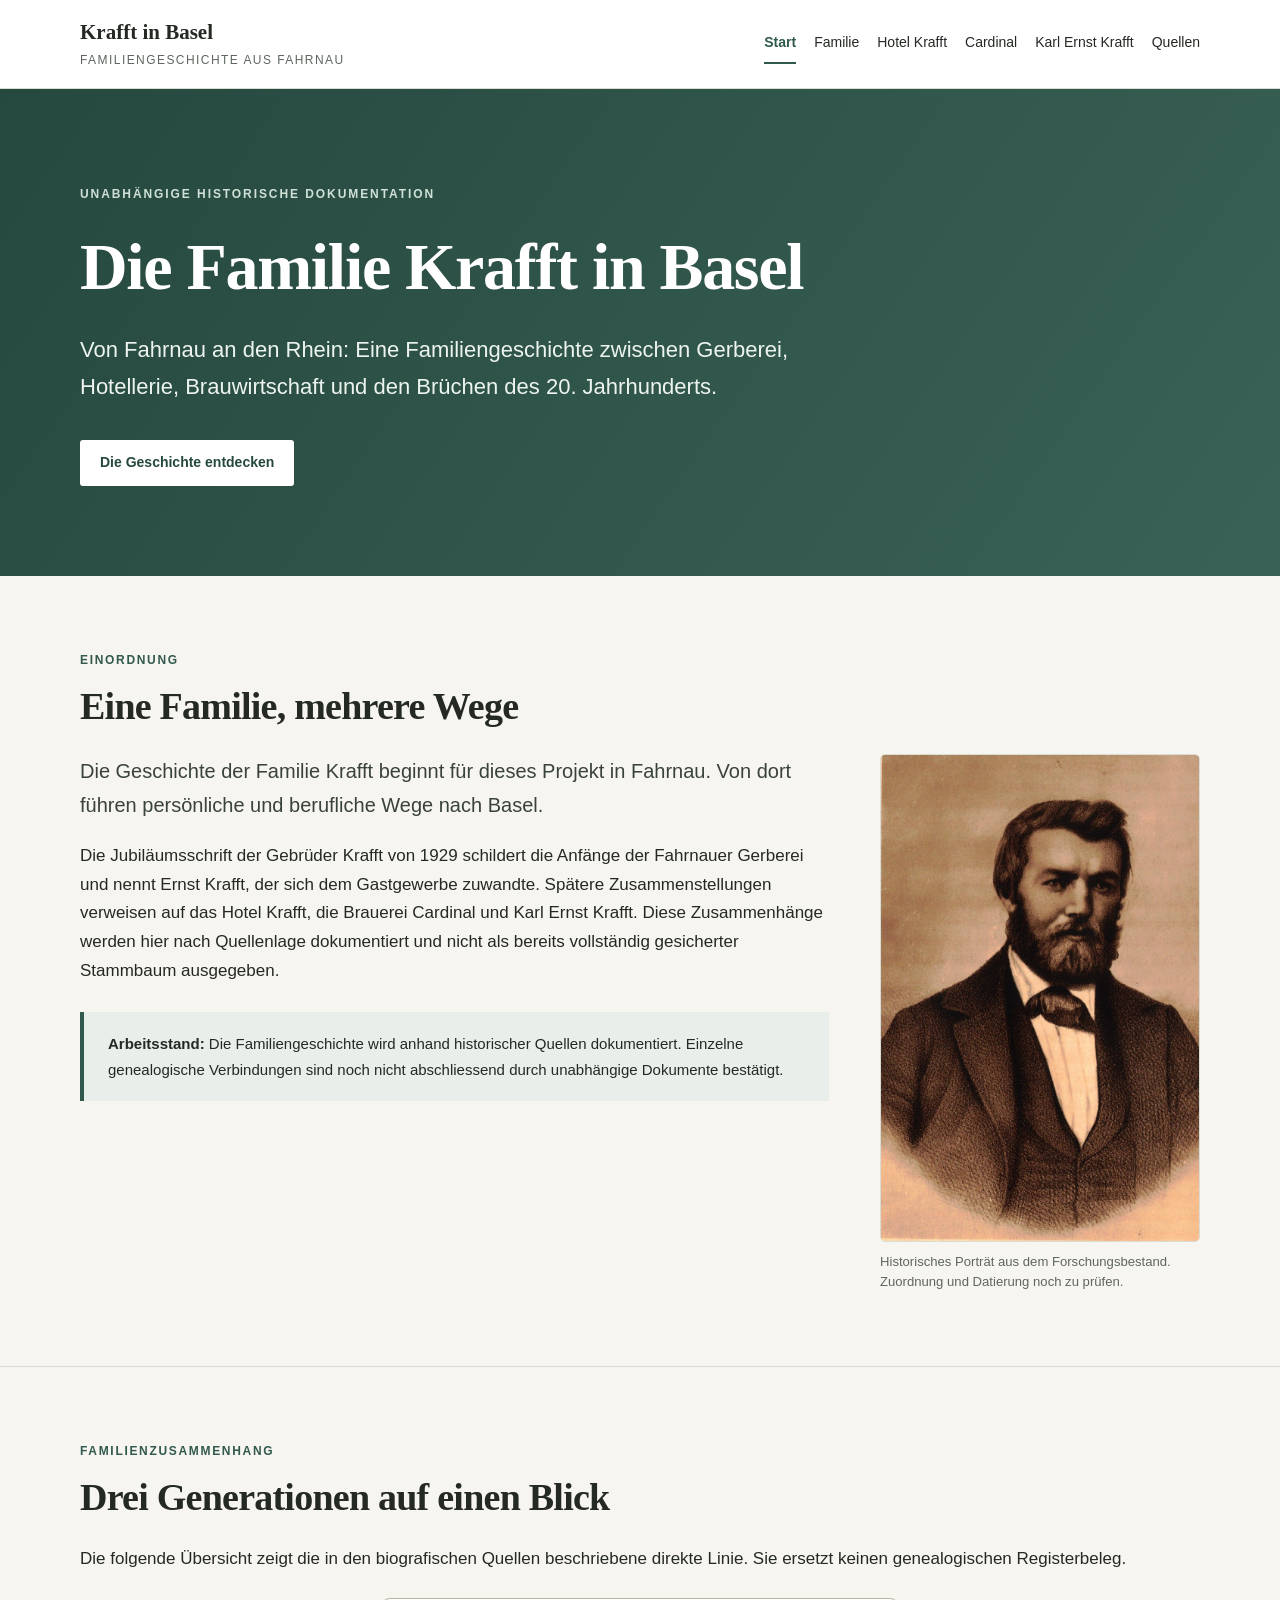
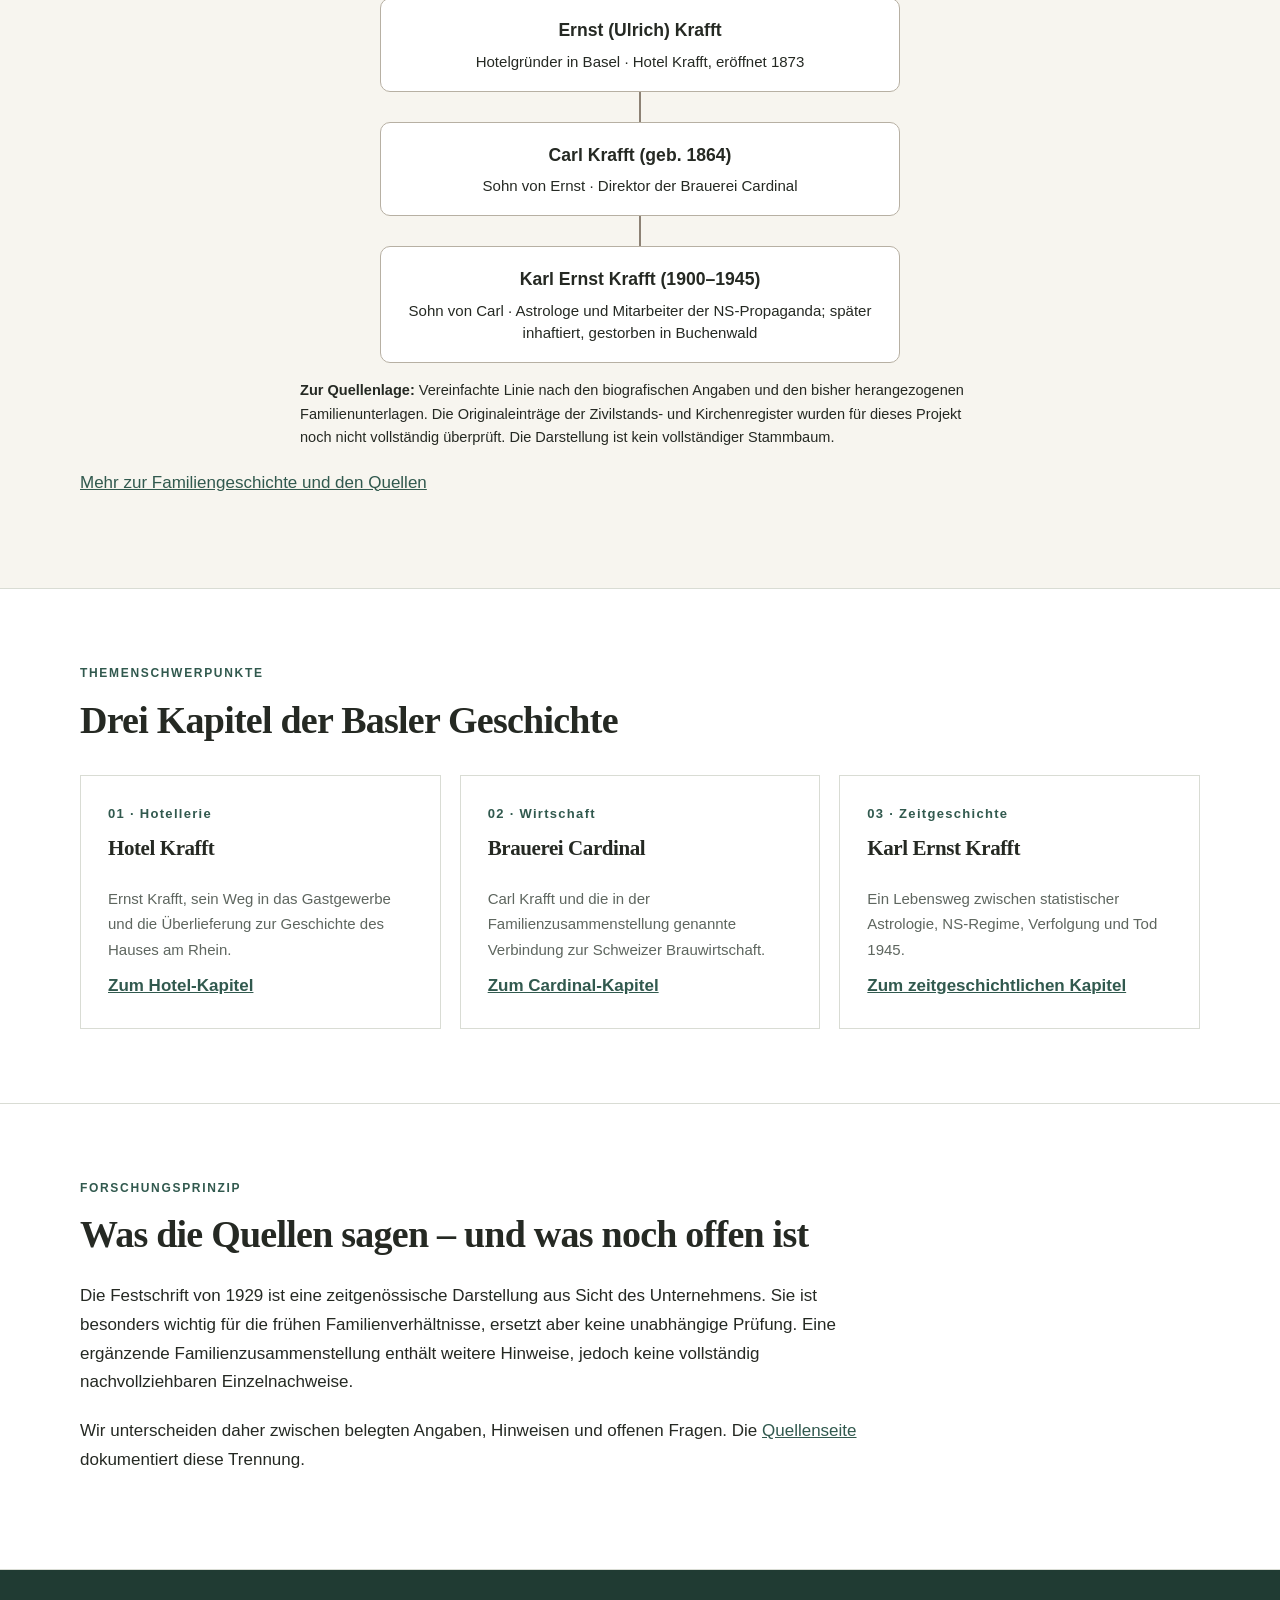
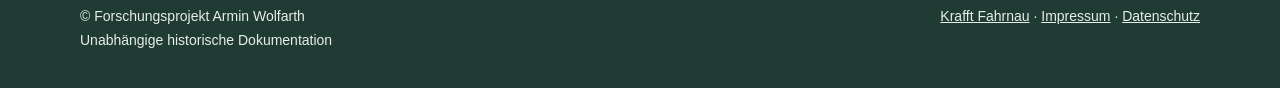
==== commit cf575f09: "Add files via upload" ====
--- a/index.html
+++ b/index.html
@@ -1,3 +1,3 @@
 <!DOCTYPE html>
 
-<html lang="de-CH"><head><meta charset="utf-8"/><meta content="width=device-width,initial-scale=1" name="viewport"/><title>Die Familie Krafft in Basel | Krafft in Basel</title><meta content="Die Familie Krafft aus Fahrnau: Hotel Krafft, Brauerei Cardinal und Karl Ernst Krafft in der NS-Zeit." name="description"/><meta content="index,follow" name="robots"/><link href="style.css" rel="stylesheet"/><link href="https://armin-historik.github.io/krafft-in-basel/" rel="canonical"/></head><body><a class="small" href="#inhalt" onblur="this.style.left='-9999px'" onfocus="this.style.left='10px'" style="position:absolute;left:-9999px">Zum Inhalt springen</a><header class="site-header"><div class="wrap top"><a class="brand" href="index.html">Krafft in Basel<span>Familiengeschichte aus Fahrnau</span></a><nav aria-label="Hauptnavigation" class="nav"><a aria-current="page" href="index.html">Start</a><a href="familie.html">Familie</a><a href="hotel-krafft.html">Hotel Krafft</a><a href="cardinal.html">Cardinal</a><a href="karl-ernst-krafft.html">Karl Ernst Krafft</a><a href="quellen.html">Quellen</a></nav></div></header><main id="inhalt"><section class="hero"><div class="wrap"><div class="eyebrow">Unabhängige historische Dokumentation</div><h1>Die Familie Krafft in Basel</h1><p>Von Fahrnau an den Rhein: Eine Familiengeschichte zwischen Gerberei, Hotellerie, Brauwirtschaft und den Brüchen des 20. Jahrhunderts.</p><a class="button" href="#themen">Die Geschichte entdecken</a></div></section><section class="section"><div class="wrap"><div class="kicker">Einordnung</div><h2>Eine Familie, mehrere Wege</h2><div class="prose"><p class="lead">Die Geschichte der Familie Krafft beginnt für dieses Projekt in Fahrnau. Von dort führen persönliche und berufliche Wege nach Basel.</p><p>Die Jubiläumsschrift der Gebrüder Krafft von 1929 schildert die Anfänge der Fahrnauer Gerberei und nennt Ernst Krafft, der sich dem Gastgewerbe zuwandte. Spätere Zusammenstellungen verweisen auf das Hotel Krafft, die Brauerei Cardinal und Karl Ernst Krafft. Diese Zusammenhänge werden hier nach Quellenlage dokumentiert und nicht als bereits vollständig gesicherter Stammbaum ausgegeben.</p><div class="notice"><strong>Arbeitsstand:</strong> Die Familiengeschichte wird anhand historischer Quellen dokumentiert. Einzelne genealogische Verbindungen sind noch nicht abschliessend durch unabhängige Dokumente bestätigt.</div></div></div></section><section class="section"><div class="wrap"><div class="kicker">Familienzusammenhang</div><h2>Drei Generationen auf einen Blick</h2><p>Die folgende Übersicht zeigt die in den biografischen Quellen beschriebene direkte Linie. Sie ersetzt keinen genealogischen Registerbeleg.</p><div aria-label="Vereinfachte Familienlinie von Ernst Krafft über Carl Krafft zu Karl Ernst Krafft" class="family-line" role="group"><div class="family-person"><strong>Ernst (Ulrich) Krafft</strong><span>Hotelgründer in Basel · Hotel Krafft, eröffnet 1873</span></div><div aria-hidden="true" class="family-connector"></div><div class="family-person"><strong>Carl Krafft (geb. 1864)</strong><span>Sohn von Ernst · Direktor der Brauerei Cardinal</span></div><div aria-hidden="true" class="family-connector"></div><div class="family-person"><strong>Karl Ernst Krafft (1900–1945)</strong><span>Sohn von Carl · Astrologe und Mitarbeiter der NS-Propaganda; später inhaftiert, gestorben in Buchenwald</span></div></div><p class="family-note"><strong>Zur Quellenlage:</strong> Vereinfachte Linie nach den biografischen Angaben und den bisher herangezogenen Familienunterlagen. Die Originaleinträge der Zivilstands- und Kirchenregister wurden für dieses Projekt noch nicht vollständig überprüft. Die Darstellung ist kein vollständiger Stammbaum.</p><p><a href="familie.html">Mehr zur Familiengeschichte und den Quellen</a></p></div></section><section class="section alt" id="themen"><div class="wrap"><div class="kicker">Themenschwerpunkte</div><h2>Drei Kapitel der Basler Geschichte</h2><div class="grid"><article class="card"><div class="year">01 · Hotellerie</div><h3>Hotel Krafft</h3><p>Ernst Krafft, sein Weg in das Gastgewerbe und die Überlieferung zur Geschichte des Hauses am Rhein.</p><a href="hotel-krafft.html">Zum Hotel-Kapitel</a></article><article class="card"><div class="year">02 · Wirtschaft</div><h3>Brauerei Cardinal</h3><p>Carl Krafft und die in der Familienzusammenstellung genannte Verbindung zur Schweizer Brauwirtschaft.</p><a href="cardinal.html">Zum Cardinal-Kapitel</a></article><article class="card"><div class="year">03 · Zeitgeschichte</div><h3>Karl Ernst Krafft</h3><p>Ein Lebensweg zwischen statistischer Astrologie, NS-Regime, Verfolgung und Tod 1945.</p><a href="karl-ernst-krafft.html">Zum zeitgeschichtlichen Kapitel</a></article></div></div></section><section class="section alt"><div class="wrap"><div class="kicker">Forschungsprinzip</div><h2>Was die Quellen sagen – und was noch offen ist</h2><div class="prose"><p>Die Festschrift von 1929 ist eine zeitgenössische Darstellung aus Sicht des Unternehmens. Sie ist besonders wichtig für die frühen Familienverhältnisse, ersetzt aber keine unabhängige Prüfung. Eine ergänzende Familienzusammenstellung enthält weitere Hinweise, jedoch keine vollständig nachvollziehbaren Einzelnachweise.</p><p>Wir unterscheiden daher zwischen belegten Angaben, Hinweisen und offenen Fragen. Die <a href="quellen.html">Quellenseite</a> dokumentiert diese Trennung.</p></div></div></section></main><footer class="site-footer"><div class="wrap"><p>© Forschungsprojekt Armin Wolfarth<br/>Unabhängige historische Dokumentation</p><p><a href="https://krafft-fahrnau.de/">Krafft Fahrnau</a> · <a href="impressum.html">Impressum</a> · <a href="datenschutz.html">Datenschutz</a></p></div></footer></body></html>+<html lang="de-CH"><head><meta name="google-site-verification" content="h98Y-YxyV2b7tLepg-NM6fdoWi9UKFAeVkqFADfhj0k" /><meta charset="utf-8"/><meta content="width=device-width,initial-scale=1" name="viewport"/><title>Die Familie Krafft in Basel | Krafft in Basel</title><meta content="Die Familie Krafft aus Fahrnau: Hotel Krafft, Brauerei Cardinal und Karl Ernst Krafft in der NS-Zeit." name="description"/><meta content="index,follow" name="robots"/><link href="style.css" rel="stylesheet"/><link href="https://krafft-in-basel.ch/" rel="canonical"/></head><body><a class="small" href="#inhalt" onblur="this.style.left='-9999px'" onfocus="this.style.left='10px'" style="position:absolute;left:-9999px">Zum Inhalt springen</a><header class="site-header"><div class="wrap top"><a class="brand" href="index.html">Krafft in Basel<span>Familiengeschichte aus Fahrnau</span></a><nav aria-label="Hauptnavigation" class="nav"><a aria-current="page" href="index.html">Start</a><a href="familie.html">Familie</a><a href="hotel-krafft.html">Hotel Krafft</a><a href="cardinal.html">Cardinal</a><a href="karl-ernst-krafft.html">Karl Ernst Krafft</a><a href="quellen.html">Quellen</a></nav></div></header><main id="inhalt"><section class="hero"><div class="wrap"><div class="eyebrow">Unabhängige historische Dokumentation</div><h1>Die Familie Krafft in Basel</h1><p>Von Fahrnau an den Rhein: Eine Familiengeschichte zwischen Gerberei, Hotellerie, Brauwirtschaft und den Brüchen des 20. Jahrhunderts.</p><a class="button" href="#themen">Die Geschichte entdecken</a></div></section><section class="section"><div class="wrap"><div class="kicker">Einordnung</div><h2>Eine Familie, mehrere Wege</h2><div class="intro-with-portrait"><div class="prose"><p class="lead">Die Geschichte der Familie Krafft beginnt für dieses Projekt in Fahrnau. Von dort führen persönliche und berufliche Wege nach Basel.</p><p>Die Jubiläumsschrift der Gebrüder Krafft von 1929 schildert die Anfänge der Fahrnauer Gerberei und nennt Ernst Krafft, der sich dem Gastgewerbe zuwandte. Spätere Zusammenstellungen verweisen auf das Hotel Krafft, die Brauerei Cardinal und Karl Ernst Krafft. Diese Zusammenhänge werden hier nach Quellenlage dokumentiert und nicht als bereits vollständig gesicherter Stammbaum ausgegeben.</p><div class="notice"><strong>Arbeitsstand:</strong> Die Familiengeschichte wird anhand historischer Quellen dokumentiert. Einzelne genealogische Verbindungen sind noch nicht abschliessend durch unabhängige Dokumente bestätigt.</div></div><figure class="historisches-portraet"><img src="krafft-portraet.jpg" alt="Historisches Porträt eines Mannes mit Vollbart und dunklem Anzug" loading="lazy" width="840" height="1286"/><figcaption>Historisches Porträt aus dem Forschungsbestand. Zuordnung und Datierung noch zu prüfen.</figcaption></figure></div></div></section><section class="section"><div class="wrap"><div class="kicker">Familienzusammenhang</div><h2>Drei Generationen auf einen Blick</h2><p>Die folgende Übersicht zeigt die in den biografischen Quellen beschriebene direkte Linie. Sie ersetzt keinen genealogischen Registerbeleg.</p><div aria-label="Vereinfachte Familienlinie von Ernst Krafft über Carl Krafft zu Karl Ernst Krafft" class="family-line" role="group"><div class="family-person"><strong>Ernst (Ulrich) Krafft</strong><span>Hotelgründer in Basel · Hotel Krafft, eröffnet 1873</span></div><div aria-hidden="true" class="family-connector"></div><div class="family-person"><strong>Carl Krafft (geb. 1864)</strong><span>Sohn von Ernst · Direktor der Brauerei Cardinal</span></div><div aria-hidden="true" class="family-connector"></div><div class="family-person"><strong>Karl Ernst Krafft (1900–1945)</strong><span>Sohn von Carl · Astrologe und Mitarbeiter der NS-Propaganda; später inhaftiert, gestorben in Buchenwald</span></div></div><p class="family-note"><strong>Zur Quellenlage:</strong> Vereinfachte Linie nach den biografischen Angaben und den bisher herangezogenen Familienunterlagen. Die Originaleinträge der Zivilstands- und Kirchenregister wurden für dieses Projekt noch nicht vollständig überprüft. Die Darstellung ist kein vollständiger Stammbaum.</p><p><a href="familie.html">Mehr zur Familiengeschichte und den Quellen</a></p></div></section><section class="section alt" id="themen"><div class="wrap"><div class="kicker">Themenschwerpunkte</div><h2>Drei Kapitel der Basler Geschichte</h2><div class="grid"><article class="card"><div class="year">01 · Hotellerie</div><h3>Hotel Krafft</h3><p>Ernst Krafft, sein Weg in das Gastgewerbe und die Überlieferung zur Geschichte des Hauses am Rhein.</p><a href="hotel-krafft.html">Zum Hotel-Kapitel</a></article><article class="card"><div class="year">02 · Wirtschaft</div><h3>Brauerei Cardinal</h3><p>Carl Krafft und die in der Familienzusammenstellung genannte Verbindung zur Schweizer Brauwirtschaft.</p><a href="cardinal.html">Zum Cardinal-Kapitel</a></article><article class="card"><div class="year">03 · Zeitgeschichte</div><h3>Karl Ernst Krafft</h3><p>Ein Lebensweg zwischen statistischer Astrologie, NS-Regime, Verfolgung und Tod 1945.</p><a href="karl-ernst-krafft.html">Zum zeitgeschichtlichen Kapitel</a></article></div></div></section><section class="section alt"><div class="wrap"><div class="kicker">Forschungsprinzip</div><h2>Was die Quellen sagen – und was noch offen ist</h2><div class="prose"><p>Die Festschrift von 1929 ist eine zeitgenössische Darstellung aus Sicht des Unternehmens. Sie ist besonders wichtig für die frühen Familienverhältnisse, ersetzt aber keine unabhängige Prüfung. Eine ergänzende Familienzusammenstellung enthält weitere Hinweise, jedoch keine vollständig nachvollziehbaren Einzelnachweise.</p><p>Wir unterscheiden daher zwischen belegten Angaben, Hinweisen und offenen Fragen. Die <a href="quellen.html">Quellenseite</a> dokumentiert diese Trennung.</p></div></div></section></main><footer class="site-footer"><div class="wrap"><p>© Forschungsprojekt Armin Wolfarth<br/>Unabhängige historische Dokumentation</p><p><a href="https://krafft-fahrnau.de/">Krafft Fahrnau</a> · <a href="impressum.html">Impressum</a> · <a href="datenschutz.html">Datenschutz</a></p></div></footer></body></html>
--- a/style.css
+++ b/style.css
@@ -8,3 +8,11 @@
 .relation-grid{display:grid;grid-template-columns:repeat(auto-fit,minmax(210px,1fr));gap:1rem;margin:1.2rem 0}
 .relation-grid article{border:1px solid #c9c1b6;border-radius:10px;padding:1rem}
 .relation-grid h3{margin-top:0}
+
+/* Historisches Porträt auf der Startseite */
+.intro-with-portrait{display:grid;grid-template-columns:minmax(0,1fr) minmax(230px,320px);gap:clamp(24px,4vw,56px);align-items:start}
+.intro-with-portrait .prose{min-width:0}
+.historisches-portraet{margin:0}
+.historisches-portraet img{display:block;width:100%;height:auto;border-radius:5px;border:1px solid var(--line)}
+.historisches-portraet figcaption{font-size:.82rem;line-height:1.5;color:var(--muted);margin-top:10px}
+@media(max-width:760px){.intro-with-portrait{grid-template-columns:1fr}.historisches-portraet{max-width:340px;margin:0 auto}}
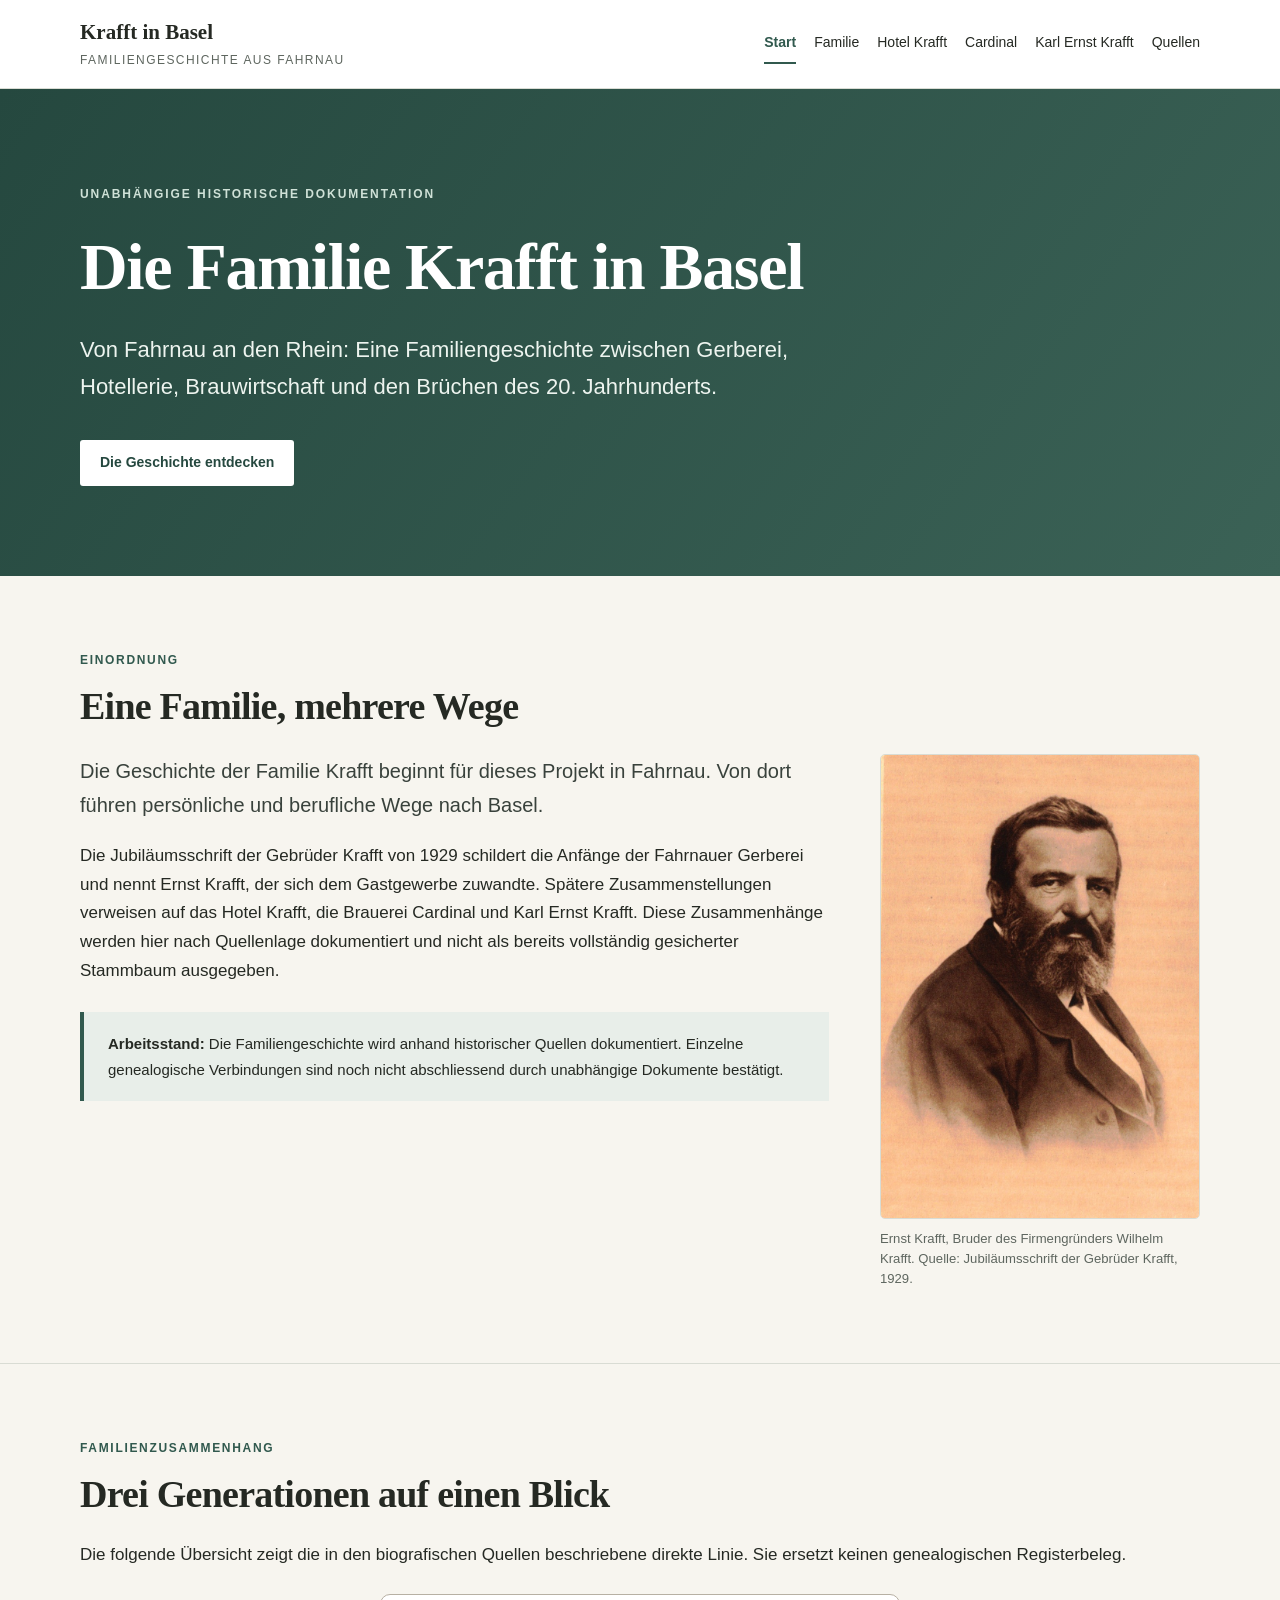
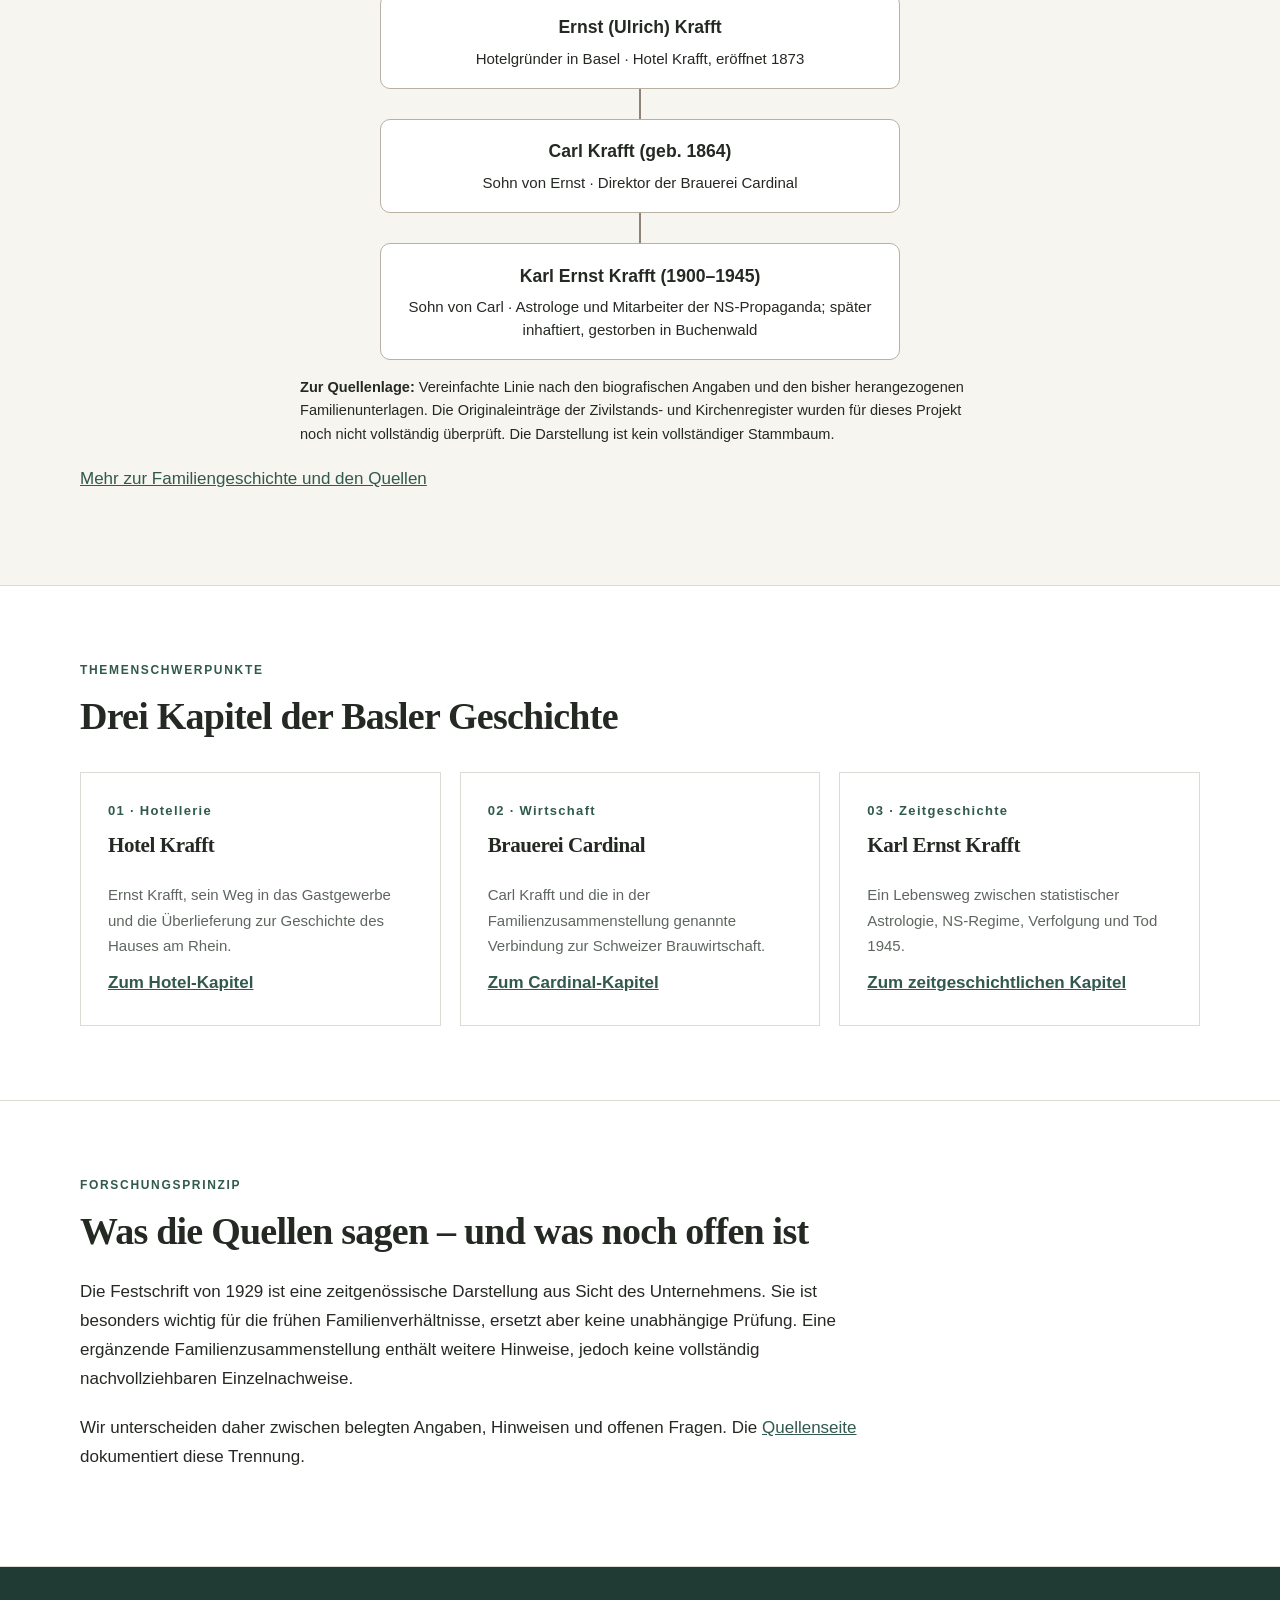
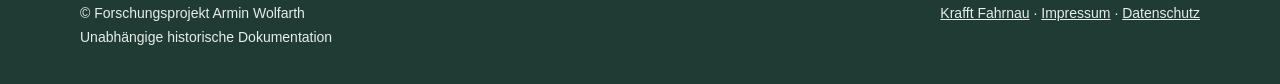
==== commit 10d11ab8: "Add files via upload" ====
--- a/index.html
+++ b/index.html
@@ -1,3 +1,3 @@
 <!DOCTYPE html>
 
-<html lang="de-CH"><head><meta name="google-site-verification" content="h98Y-YxyV2b7tLepg-NM6fdoWi9UKFAeVkqFADfhj0k" /><meta charset="utf-8"/><meta content="width=device-width,initial-scale=1" name="viewport"/><title>Die Familie Krafft in Basel | Krafft in Basel</title><meta content="Die Familie Krafft aus Fahrnau: Hotel Krafft, Brauerei Cardinal und Karl Ernst Krafft in der NS-Zeit." name="description"/><meta content="index,follow" name="robots"/><link href="style.css" rel="stylesheet"/><link href="https://krafft-in-basel.ch/" rel="canonical"/></head><body><a class="small" href="#inhalt" onblur="this.style.left='-9999px'" onfocus="this.style.left='10px'" style="position:absolute;left:-9999px">Zum Inhalt springen</a><header class="site-header"><div class="wrap top"><a class="brand" href="index.html">Krafft in Basel<span>Familiengeschichte aus Fahrnau</span></a><nav aria-label="Hauptnavigation" class="nav"><a aria-current="page" href="index.html">Start</a><a href="familie.html">Familie</a><a href="hotel-krafft.html">Hotel Krafft</a><a href="cardinal.html">Cardinal</a><a href="karl-ernst-krafft.html">Karl Ernst Krafft</a><a href="quellen.html">Quellen</a></nav></div></header><main id="inhalt"><section class="hero"><div class="wrap"><div class="eyebrow">Unabhängige historische Dokumentation</div><h1>Die Familie Krafft in Basel</h1><p>Von Fahrnau an den Rhein: Eine Familiengeschichte zwischen Gerberei, Hotellerie, Brauwirtschaft und den Brüchen des 20. Jahrhunderts.</p><a class="button" href="#themen">Die Geschichte entdecken</a></div></section><section class="section"><div class="wrap"><div class="kicker">Einordnung</div><h2>Eine Familie, mehrere Wege</h2><div class="intro-with-portrait"><div class="prose"><p class="lead">Die Geschichte der Familie Krafft beginnt für dieses Projekt in Fahrnau. Von dort führen persönliche und berufliche Wege nach Basel.</p><p>Die Jubiläumsschrift der Gebrüder Krafft von 1929 schildert die Anfänge der Fahrnauer Gerberei und nennt Ernst Krafft, der sich dem Gastgewerbe zuwandte. Spätere Zusammenstellungen verweisen auf das Hotel Krafft, die Brauerei Cardinal und Karl Ernst Krafft. Diese Zusammenhänge werden hier nach Quellenlage dokumentiert und nicht als bereits vollständig gesicherter Stammbaum ausgegeben.</p><div class="notice"><strong>Arbeitsstand:</strong> Die Familiengeschichte wird anhand historischer Quellen dokumentiert. Einzelne genealogische Verbindungen sind noch nicht abschliessend durch unabhängige Dokumente bestätigt.</div></div><figure class="historisches-portraet"><img src="krafft-portraet.jpg" alt="Historisches Porträt eines Mannes mit Vollbart und dunklem Anzug" loading="lazy" width="840" height="1286"/><figcaption>Historisches Porträt aus dem Forschungsbestand. Zuordnung und Datierung noch zu prüfen.</figcaption></figure></div></div></section><section class="section"><div class="wrap"><div class="kicker">Familienzusammenhang</div><h2>Drei Generationen auf einen Blick</h2><p>Die folgende Übersicht zeigt die in den biografischen Quellen beschriebene direkte Linie. Sie ersetzt keinen genealogischen Registerbeleg.</p><div aria-label="Vereinfachte Familienlinie von Ernst Krafft über Carl Krafft zu Karl Ernst Krafft" class="family-line" role="group"><div class="family-person"><strong>Ernst (Ulrich) Krafft</strong><span>Hotelgründer in Basel · Hotel Krafft, eröffnet 1873</span></div><div aria-hidden="true" class="family-connector"></div><div class="family-person"><strong>Carl Krafft (geb. 1864)</strong><span>Sohn von Ernst · Direktor der Brauerei Cardinal</span></div><div aria-hidden="true" class="family-connector"></div><div class="family-person"><strong>Karl Ernst Krafft (1900–1945)</strong><span>Sohn von Carl · Astrologe und Mitarbeiter der NS-Propaganda; später inhaftiert, gestorben in Buchenwald</span></div></div><p class="family-note"><strong>Zur Quellenlage:</strong> Vereinfachte Linie nach den biografischen Angaben und den bisher herangezogenen Familienunterlagen. Die Originaleinträge der Zivilstands- und Kirchenregister wurden für dieses Projekt noch nicht vollständig überprüft. Die Darstellung ist kein vollständiger Stammbaum.</p><p><a href="familie.html">Mehr zur Familiengeschichte und den Quellen</a></p></div></section><section class="section alt" id="themen"><div class="wrap"><div class="kicker">Themenschwerpunkte</div><h2>Drei Kapitel der Basler Geschichte</h2><div class="grid"><article class="card"><div class="year">01 · Hotellerie</div><h3>Hotel Krafft</h3><p>Ernst Krafft, sein Weg in das Gastgewerbe und die Überlieferung zur Geschichte des Hauses am Rhein.</p><a href="hotel-krafft.html">Zum Hotel-Kapitel</a></article><article class="card"><div class="year">02 · Wirtschaft</div><h3>Brauerei Cardinal</h3><p>Carl Krafft und die in der Familienzusammenstellung genannte Verbindung zur Schweizer Brauwirtschaft.</p><a href="cardinal.html">Zum Cardinal-Kapitel</a></article><article class="card"><div class="year">03 · Zeitgeschichte</div><h3>Karl Ernst Krafft</h3><p>Ein Lebensweg zwischen statistischer Astrologie, NS-Regime, Verfolgung und Tod 1945.</p><a href="karl-ernst-krafft.html">Zum zeitgeschichtlichen Kapitel</a></article></div></div></section><section class="section alt"><div class="wrap"><div class="kicker">Forschungsprinzip</div><h2>Was die Quellen sagen – und was noch offen ist</h2><div class="prose"><p>Die Festschrift von 1929 ist eine zeitgenössische Darstellung aus Sicht des Unternehmens. Sie ist besonders wichtig für die frühen Familienverhältnisse, ersetzt aber keine unabhängige Prüfung. Eine ergänzende Familienzusammenstellung enthält weitere Hinweise, jedoch keine vollständig nachvollziehbaren Einzelnachweise.</p><p>Wir unterscheiden daher zwischen belegten Angaben, Hinweisen und offenen Fragen. Die <a href="quellen.html">Quellenseite</a> dokumentiert diese Trennung.</p></div></div></section></main><footer class="site-footer"><div class="wrap"><p>© Forschungsprojekt Armin Wolfarth<br/>Unabhängige historische Dokumentation</p><p><a href="https://krafft-fahrnau.de/">Krafft Fahrnau</a> · <a href="impressum.html">Impressum</a> · <a href="datenschutz.html">Datenschutz</a></p></div></footer></body></html>
+<html lang="de-CH"><head><meta name="google-site-verification" content="h98Y-YxyV2b7tLepg-NM6fdoWi9UKFAeVkqFADfhj0k" /><meta charset="utf-8"/><meta content="width=device-width,initial-scale=1" name="viewport"/><title>Die Familie Krafft in Basel | Krafft in Basel</title><meta content="Die Familie Krafft aus Fahrnau: Hotel Krafft, Brauerei Cardinal und Karl Ernst Krafft in der NS-Zeit." name="description"/><meta content="index,follow" name="robots"/><link href="style.css" rel="stylesheet"/><link href="https://krafft-in-basel.ch/" rel="canonical"/></head><body><a class="small" href="#inhalt" onblur="this.style.left='-9999px'" onfocus="this.style.left='10px'" style="position:absolute;left:-9999px">Zum Inhalt springen</a><header class="site-header"><div class="wrap top"><a class="brand" href="index.html">Krafft in Basel<span>Familiengeschichte aus Fahrnau</span></a><nav aria-label="Hauptnavigation" class="nav"><a aria-current="page" href="index.html">Start</a><a href="familie.html">Familie</a><a href="hotel-krafft.html">Hotel Krafft</a><a href="cardinal.html">Cardinal</a><a href="karl-ernst-krafft.html">Karl Ernst Krafft</a><a href="quellen.html">Quellen</a></nav></div></header><main id="inhalt"><section class="hero"><div class="wrap"><div class="eyebrow">Unabhängige historische Dokumentation</div><h1>Die Familie Krafft in Basel</h1><p>Von Fahrnau an den Rhein: Eine Familiengeschichte zwischen Gerberei, Hotellerie, Brauwirtschaft und den Brüchen des 20. Jahrhunderts.</p><a class="button" href="#themen">Die Geschichte entdecken</a></div></section><section class="section"><div class="wrap"><div class="kicker">Einordnung</div><h2>Eine Familie, mehrere Wege</h2><div class="intro-with-portrait"><div class="prose"><p class="lead">Die Geschichte der Familie Krafft beginnt für dieses Projekt in Fahrnau. Von dort führen persönliche und berufliche Wege nach Basel.</p><p>Die Jubiläumsschrift der Gebrüder Krafft von 1929 schildert die Anfänge der Fahrnauer Gerberei und nennt Ernst Krafft, der sich dem Gastgewerbe zuwandte. Spätere Zusammenstellungen verweisen auf das Hotel Krafft, die Brauerei Cardinal und Karl Ernst Krafft. Diese Zusammenhänge werden hier nach Quellenlage dokumentiert und nicht als bereits vollständig gesicherter Stammbaum ausgegeben.</p><div class="notice"><strong>Arbeitsstand:</strong> Die Familiengeschichte wird anhand historischer Quellen dokumentiert. Einzelne genealogische Verbindungen sind noch nicht abschliessend durch unabhängige Dokumente bestätigt.</div></div><figure class="historisches-portraet"><img src="krafft-portraet.jpg" alt="Ernst Krafft, Bruder von Wilhelm Krafft und späterer Teilhaber der Firma Gebrüder Krafft" loading="lazy" width="820" height="1196"/><figcaption>Ernst Krafft, Bruder des Firmengründers Wilhelm Krafft. Quelle: Jubiläumsschrift der Gebrüder Krafft, 1929.</figcaption></figure></div></div></section><section class="section"><div class="wrap"><div class="kicker">Familienzusammenhang</div><h2>Drei Generationen auf einen Blick</h2><p>Die folgende Übersicht zeigt die in den biografischen Quellen beschriebene direkte Linie. Sie ersetzt keinen genealogischen Registerbeleg.</p><div aria-label="Vereinfachte Familienlinie von Ernst Krafft über Carl Krafft zu Karl Ernst Krafft" class="family-line" role="group"><div class="family-person"><strong>Ernst (Ulrich) Krafft</strong><span>Hotelgründer in Basel · Hotel Krafft, eröffnet 1873</span></div><div aria-hidden="true" class="family-connector"></div><div class="family-person"><strong>Carl Krafft (geb. 1864)</strong><span>Sohn von Ernst · Direktor der Brauerei Cardinal</span></div><div aria-hidden="true" class="family-connector"></div><div class="family-person"><strong>Karl Ernst Krafft (1900–1945)</strong><span>Sohn von Carl · Astrologe und Mitarbeiter der NS-Propaganda; später inhaftiert, gestorben in Buchenwald</span></div></div><p class="family-note"><strong>Zur Quellenlage:</strong> Vereinfachte Linie nach den biografischen Angaben und den bisher herangezogenen Familienunterlagen. Die Originaleinträge der Zivilstands- und Kirchenregister wurden für dieses Projekt noch nicht vollständig überprüft. Die Darstellung ist kein vollständiger Stammbaum.</p><p><a href="familie.html">Mehr zur Familiengeschichte und den Quellen</a></p></div></section><section class="section alt" id="themen"><div class="wrap"><div class="kicker">Themenschwerpunkte</div><h2>Drei Kapitel der Basler Geschichte</h2><div class="grid"><article class="card"><div class="year">01 · Hotellerie</div><h3>Hotel Krafft</h3><p>Ernst Krafft, sein Weg in das Gastgewerbe und die Überlieferung zur Geschichte des Hauses am Rhein.</p><a href="hotel-krafft.html">Zum Hotel-Kapitel</a></article><article class="card"><div class="year">02 · Wirtschaft</div><h3>Brauerei Cardinal</h3><p>Carl Krafft und die in der Familienzusammenstellung genannte Verbindung zur Schweizer Brauwirtschaft.</p><a href="cardinal.html">Zum Cardinal-Kapitel</a></article><article class="card"><div class="year">03 · Zeitgeschichte</div><h3>Karl Ernst Krafft</h3><p>Ein Lebensweg zwischen statistischer Astrologie, NS-Regime, Verfolgung und Tod 1945.</p><a href="karl-ernst-krafft.html">Zum zeitgeschichtlichen Kapitel</a></article></div></div></section><section class="section alt"><div class="wrap"><div class="kicker">Forschungsprinzip</div><h2>Was die Quellen sagen – und was noch offen ist</h2><div class="prose"><p>Die Festschrift von 1929 ist eine zeitgenössische Darstellung aus Sicht des Unternehmens. Sie ist besonders wichtig für die frühen Familienverhältnisse, ersetzt aber keine unabhängige Prüfung. Eine ergänzende Familienzusammenstellung enthält weitere Hinweise, jedoch keine vollständig nachvollziehbaren Einzelnachweise.</p><p>Wir unterscheiden daher zwischen belegten Angaben, Hinweisen und offenen Fragen. Die <a href="quellen.html">Quellenseite</a> dokumentiert diese Trennung.</p></div></div></section></main><footer class="site-footer"><div class="wrap"><p>© Forschungsprojekt Armin Wolfarth<br/>Unabhängige historische Dokumentation</p><p><a href="https://krafft-fahrnau.de/">Krafft Fahrnau</a> · <a href="impressum.html">Impressum</a> · <a href="datenschutz.html">Datenschutz</a></p></div></footer></body></html>
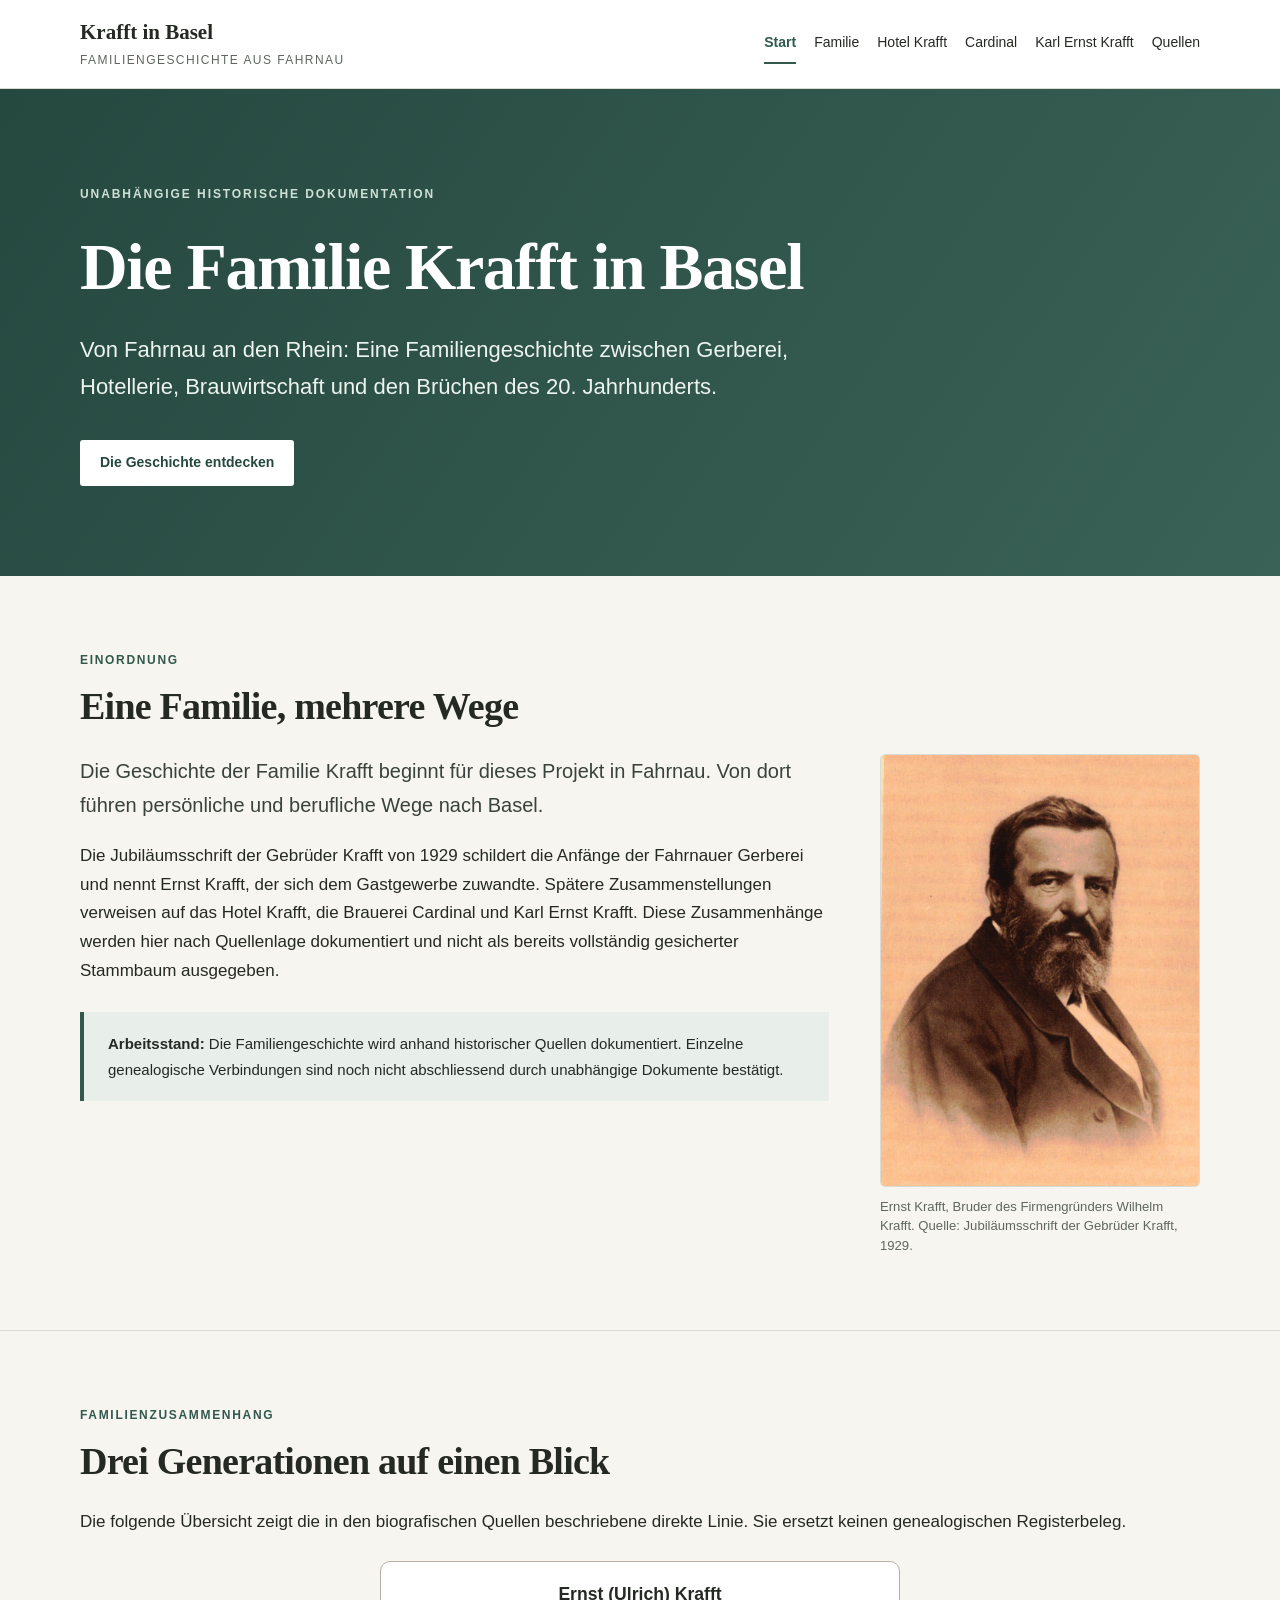
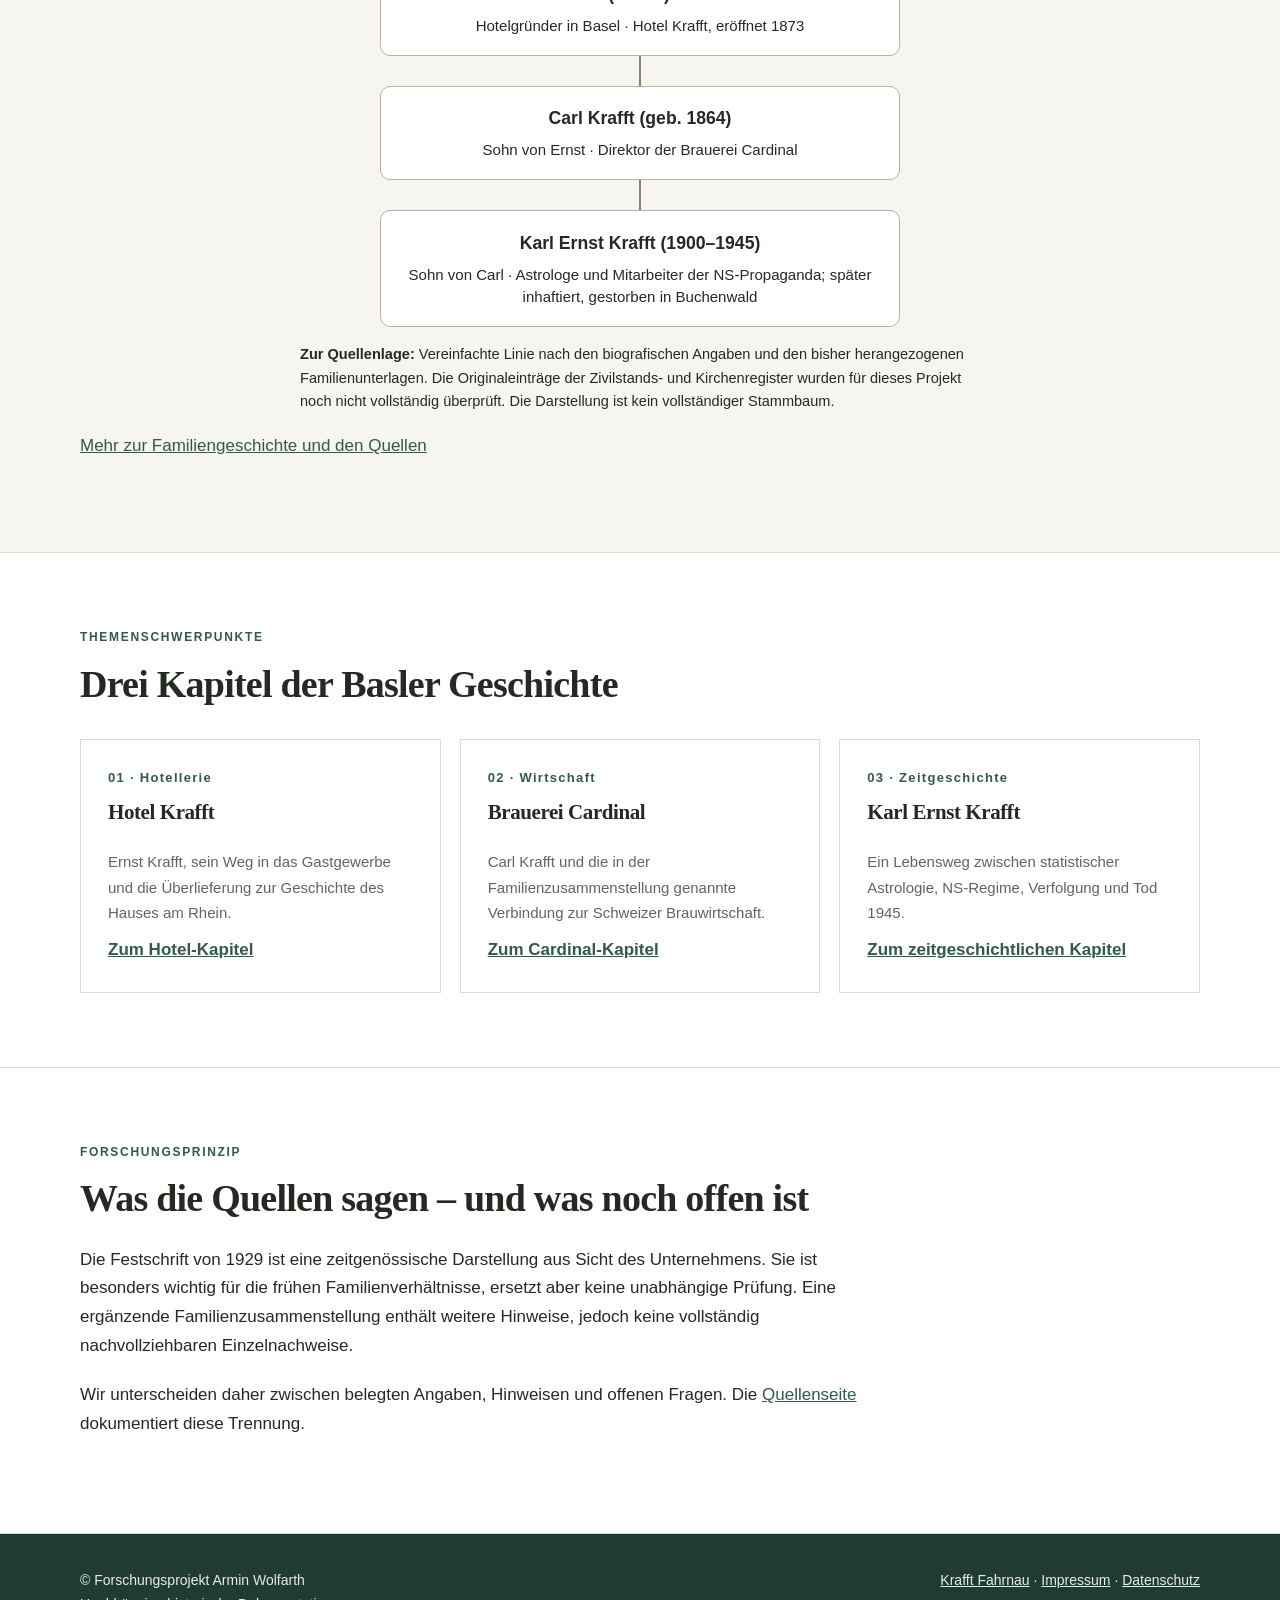
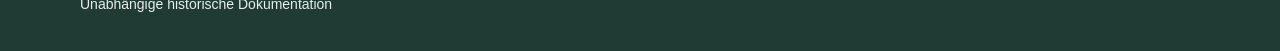
==== commit 1cb69359: "Add files via upload" ====
--- a/index.html
+++ b/index.html
@@ -1,3 +1,3 @@
 <!DOCTYPE html>
 
-<html lang="de-CH"><head><meta name="google-site-verification" content="h98Y-YxyV2b7tLepg-NM6fdoWi9UKFAeVkqFADfhj0k" /><meta charset="utf-8"/><meta content="width=device-width,initial-scale=1" name="viewport"/><title>Die Familie Krafft in Basel | Krafft in Basel</title><meta content="Die Familie Krafft aus Fahrnau: Hotel Krafft, Brauerei Cardinal und Karl Ernst Krafft in der NS-Zeit." name="description"/><meta content="index,follow" name="robots"/><link href="style.css" rel="stylesheet"/><link href="https://krafft-in-basel.ch/" rel="canonical"/></head><body><a class="small" href="#inhalt" onblur="this.style.left='-9999px'" onfocus="this.style.left='10px'" style="position:absolute;left:-9999px">Zum Inhalt springen</a><header class="site-header"><div class="wrap top"><a class="brand" href="index.html">Krafft in Basel<span>Familiengeschichte aus Fahrnau</span></a><nav aria-label="Hauptnavigation" class="nav"><a aria-current="page" href="index.html">Start</a><a href="familie.html">Familie</a><a href="hotel-krafft.html">Hotel Krafft</a><a href="cardinal.html">Cardinal</a><a href="karl-ernst-krafft.html">Karl Ernst Krafft</a><a href="quellen.html">Quellen</a></nav></div></header><main id="inhalt"><section class="hero"><div class="wrap"><div class="eyebrow">Unabhängige historische Dokumentation</div><h1>Die Familie Krafft in Basel</h1><p>Von Fahrnau an den Rhein: Eine Familiengeschichte zwischen Gerberei, Hotellerie, Brauwirtschaft und den Brüchen des 20. Jahrhunderts.</p><a class="button" href="#themen">Die Geschichte entdecken</a></div></section><section class="section"><div class="wrap"><div class="kicker">Einordnung</div><h2>Eine Familie, mehrere Wege</h2><div class="intro-with-portrait"><div class="prose"><p class="lead">Die Geschichte der Familie Krafft beginnt für dieses Projekt in Fahrnau. Von dort führen persönliche und berufliche Wege nach Basel.</p><p>Die Jubiläumsschrift der Gebrüder Krafft von 1929 schildert die Anfänge der Fahrnauer Gerberei und nennt Ernst Krafft, der sich dem Gastgewerbe zuwandte. Spätere Zusammenstellungen verweisen auf das Hotel Krafft, die Brauerei Cardinal und Karl Ernst Krafft. Diese Zusammenhänge werden hier nach Quellenlage dokumentiert und nicht als bereits vollständig gesicherter Stammbaum ausgegeben.</p><div class="notice"><strong>Arbeitsstand:</strong> Die Familiengeschichte wird anhand historischer Quellen dokumentiert. Einzelne genealogische Verbindungen sind noch nicht abschliessend durch unabhängige Dokumente bestätigt.</div></div><figure class="historisches-portraet"><img src="krafft-portraet.jpg" alt="Ernst Krafft, Bruder von Wilhelm Krafft und späterer Teilhaber der Firma Gebrüder Krafft" loading="lazy" width="820" height="1196"/><figcaption>Ernst Krafft, Bruder des Firmengründers Wilhelm Krafft. Quelle: Jubiläumsschrift der Gebrüder Krafft, 1929.</figcaption></figure></div></div></section><section class="section"><div class="wrap"><div class="kicker">Familienzusammenhang</div><h2>Drei Generationen auf einen Blick</h2><p>Die folgende Übersicht zeigt die in den biografischen Quellen beschriebene direkte Linie. Sie ersetzt keinen genealogischen Registerbeleg.</p><div aria-label="Vereinfachte Familienlinie von Ernst Krafft über Carl Krafft zu Karl Ernst Krafft" class="family-line" role="group"><div class="family-person"><strong>Ernst (Ulrich) Krafft</strong><span>Hotelgründer in Basel · Hotel Krafft, eröffnet 1873</span></div><div aria-hidden="true" class="family-connector"></div><div class="family-person"><strong>Carl Krafft (geb. 1864)</strong><span>Sohn von Ernst · Direktor der Brauerei Cardinal</span></div><div aria-hidden="true" class="family-connector"></div><div class="family-person"><strong>Karl Ernst Krafft (1900–1945)</strong><span>Sohn von Carl · Astrologe und Mitarbeiter der NS-Propaganda; später inhaftiert, gestorben in Buchenwald</span></div></div><p class="family-note"><strong>Zur Quellenlage:</strong> Vereinfachte Linie nach den biografischen Angaben und den bisher herangezogenen Familienunterlagen. Die Originaleinträge der Zivilstands- und Kirchenregister wurden für dieses Projekt noch nicht vollständig überprüft. Die Darstellung ist kein vollständiger Stammbaum.</p><p><a href="familie.html">Mehr zur Familiengeschichte und den Quellen</a></p></div></section><section class="section alt" id="themen"><div class="wrap"><div class="kicker">Themenschwerpunkte</div><h2>Drei Kapitel der Basler Geschichte</h2><div class="grid"><article class="card"><div class="year">01 · Hotellerie</div><h3>Hotel Krafft</h3><p>Ernst Krafft, sein Weg in das Gastgewerbe und die Überlieferung zur Geschichte des Hauses am Rhein.</p><a href="hotel-krafft.html">Zum Hotel-Kapitel</a></article><article class="card"><div class="year">02 · Wirtschaft</div><h3>Brauerei Cardinal</h3><p>Carl Krafft und die in der Familienzusammenstellung genannte Verbindung zur Schweizer Brauwirtschaft.</p><a href="cardinal.html">Zum Cardinal-Kapitel</a></article><article class="card"><div class="year">03 · Zeitgeschichte</div><h3>Karl Ernst Krafft</h3><p>Ein Lebensweg zwischen statistischer Astrologie, NS-Regime, Verfolgung und Tod 1945.</p><a href="karl-ernst-krafft.html">Zum zeitgeschichtlichen Kapitel</a></article></div></div></section><section class="section alt"><div class="wrap"><div class="kicker">Forschungsprinzip</div><h2>Was die Quellen sagen – und was noch offen ist</h2><div class="prose"><p>Die Festschrift von 1929 ist eine zeitgenössische Darstellung aus Sicht des Unternehmens. Sie ist besonders wichtig für die frühen Familienverhältnisse, ersetzt aber keine unabhängige Prüfung. Eine ergänzende Familienzusammenstellung enthält weitere Hinweise, jedoch keine vollständig nachvollziehbaren Einzelnachweise.</p><p>Wir unterscheiden daher zwischen belegten Angaben, Hinweisen und offenen Fragen. Die <a href="quellen.html">Quellenseite</a> dokumentiert diese Trennung.</p></div></div></section></main><footer class="site-footer"><div class="wrap"><p>© Forschungsprojekt Armin Wolfarth<br/>Unabhängige historische Dokumentation</p><p><a href="https://krafft-fahrnau.de/">Krafft Fahrnau</a> · <a href="impressum.html">Impressum</a> · <a href="datenschutz.html">Datenschutz</a></p></div></footer></body></html>
+<html lang="de-CH"><head><meta name="google-site-verification" content="h98Y-YxyV2b7tLepg-NM6fdoWi9UKFAeVkqFADfhj0k" /><meta charset="utf-8"/><meta content="width=device-width,initial-scale=1" name="viewport"/><title>Die Familie Krafft in Basel | Krafft in Basel</title><meta content="Die Familie Krafft aus Fahrnau: Hotel Krafft, Brauerei Cardinal und Karl Ernst Krafft in der NS-Zeit." name="description"/><meta content="index,follow" name="robots"/><link href="style.css" rel="stylesheet"/><link href="https://krafft-in-basel.ch/" rel="canonical"/></head><body><a class="small" href="#inhalt" onblur="this.style.left='-9999px'" onfocus="this.style.left='10px'" style="position:absolute;left:-9999px">Zum Inhalt springen</a><header class="site-header"><div class="wrap top"><a class="brand" href="index.html">Krafft in Basel<span>Familiengeschichte aus Fahrnau</span></a><nav aria-label="Hauptnavigation" class="nav"><a aria-current="page" href="index.html">Start</a><a href="familie.html">Familie</a><a href="hotel-krafft.html">Hotel Krafft</a><a href="cardinal.html">Cardinal</a><a href="karl-ernst-krafft.html">Karl Ernst Krafft</a><a href="quellen.html">Quellen</a></nav></div></header><main id="inhalt"><section class="hero"><div class="wrap"><div class="eyebrow">Unabhängige historische Dokumentation</div><h1>Die Familie Krafft in Basel</h1><p>Von Fahrnau an den Rhein: Eine Familiengeschichte zwischen Gerberei, Hotellerie, Brauwirtschaft und den Brüchen des 20. Jahrhunderts.</p><a class="button" href="#themen">Die Geschichte entdecken</a></div></section><section class="section"><div class="wrap"><div class="kicker">Einordnung</div><h2>Eine Familie, mehrere Wege</h2><div class="intro-with-portrait"><div class="prose"><p class="lead">Die Geschichte der Familie Krafft beginnt für dieses Projekt in Fahrnau. Von dort führen persönliche und berufliche Wege nach Basel.</p><p>Die Jubiläumsschrift der Gebrüder Krafft von 1929 schildert die Anfänge der Fahrnauer Gerberei und nennt Ernst Krafft, der sich dem Gastgewerbe zuwandte. Spätere Zusammenstellungen verweisen auf das Hotel Krafft, die Brauerei Cardinal und Karl Ernst Krafft. Diese Zusammenhänge werden hier nach Quellenlage dokumentiert und nicht als bereits vollständig gesicherter Stammbaum ausgegeben.</p><div class="notice"><strong>Arbeitsstand:</strong> Die Familiengeschichte wird anhand historischer Quellen dokumentiert. Einzelne genealogische Verbindungen sind noch nicht abschliessend durch unabhängige Dokumente bestätigt.</div></div><figure class="historisches-portraet"><img src="krafft-portraet.png" alt="Ernst Krafft, Bruder von Wilhelm Krafft und späterer Teilhaber der Firma Gebrüder Krafft" loading="lazy" width="828" height="1122"/><figcaption>Ernst Krafft, Bruder des Firmengründers Wilhelm Krafft. Quelle: Jubiläumsschrift der Gebrüder Krafft, 1929.</figcaption></figure></div></div></section><section class="section"><div class="wrap"><div class="kicker">Familienzusammenhang</div><h2>Drei Generationen auf einen Blick</h2><p>Die folgende Übersicht zeigt die in den biografischen Quellen beschriebene direkte Linie. Sie ersetzt keinen genealogischen Registerbeleg.</p><div aria-label="Vereinfachte Familienlinie von Ernst Krafft über Carl Krafft zu Karl Ernst Krafft" class="family-line" role="group"><div class="family-person"><strong>Ernst (Ulrich) Krafft</strong><span>Hotelgründer in Basel · Hotel Krafft, eröffnet 1873</span></div><div aria-hidden="true" class="family-connector"></div><div class="family-person"><strong>Carl Krafft (geb. 1864)</strong><span>Sohn von Ernst · Direktor der Brauerei Cardinal</span></div><div aria-hidden="true" class="family-connector"></div><div class="family-person"><strong>Karl Ernst Krafft (1900–1945)</strong><span>Sohn von Carl · Astrologe und Mitarbeiter der NS-Propaganda; später inhaftiert, gestorben in Buchenwald</span></div></div><p class="family-note"><strong>Zur Quellenlage:</strong> Vereinfachte Linie nach den biografischen Angaben und den bisher herangezogenen Familienunterlagen. Die Originaleinträge der Zivilstands- und Kirchenregister wurden für dieses Projekt noch nicht vollständig überprüft. Die Darstellung ist kein vollständiger Stammbaum.</p><p><a href="familie.html">Mehr zur Familiengeschichte und den Quellen</a></p></div></section><section class="section alt" id="themen"><div class="wrap"><div class="kicker">Themenschwerpunkte</div><h2>Drei Kapitel der Basler Geschichte</h2><div class="grid"><article class="card"><div class="year">01 · Hotellerie</div><h3>Hotel Krafft</h3><p>Ernst Krafft, sein Weg in das Gastgewerbe und die Überlieferung zur Geschichte des Hauses am Rhein.</p><a href="hotel-krafft.html">Zum Hotel-Kapitel</a></article><article class="card"><div class="year">02 · Wirtschaft</div><h3>Brauerei Cardinal</h3><p>Carl Krafft und die in der Familienzusammenstellung genannte Verbindung zur Schweizer Brauwirtschaft.</p><a href="cardinal.html">Zum Cardinal-Kapitel</a></article><article class="card"><div class="year">03 · Zeitgeschichte</div><h3>Karl Ernst Krafft</h3><p>Ein Lebensweg zwischen statistischer Astrologie, NS-Regime, Verfolgung und Tod 1945.</p><a href="karl-ernst-krafft.html">Zum zeitgeschichtlichen Kapitel</a></article></div></div></section><section class="section alt"><div class="wrap"><div class="kicker">Forschungsprinzip</div><h2>Was die Quellen sagen – und was noch offen ist</h2><div class="prose"><p>Die Festschrift von 1929 ist eine zeitgenössische Darstellung aus Sicht des Unternehmens. Sie ist besonders wichtig für die frühen Familienverhältnisse, ersetzt aber keine unabhängige Prüfung. Eine ergänzende Familienzusammenstellung enthält weitere Hinweise, jedoch keine vollständig nachvollziehbaren Einzelnachweise.</p><p>Wir unterscheiden daher zwischen belegten Angaben, Hinweisen und offenen Fragen. Die <a href="quellen.html">Quellenseite</a> dokumentiert diese Trennung.</p></div></div></section></main><footer class="site-footer"><div class="wrap"><p>© Forschungsprojekt Armin Wolfarth<br/>Unabhängige historische Dokumentation</p><p><a href="https://krafft-fahrnau.de/">Krafft Fahrnau</a> · <a href="impressum.html">Impressum</a> · <a href="datenschutz.html">Datenschutz</a></p></div></footer></body></html>
